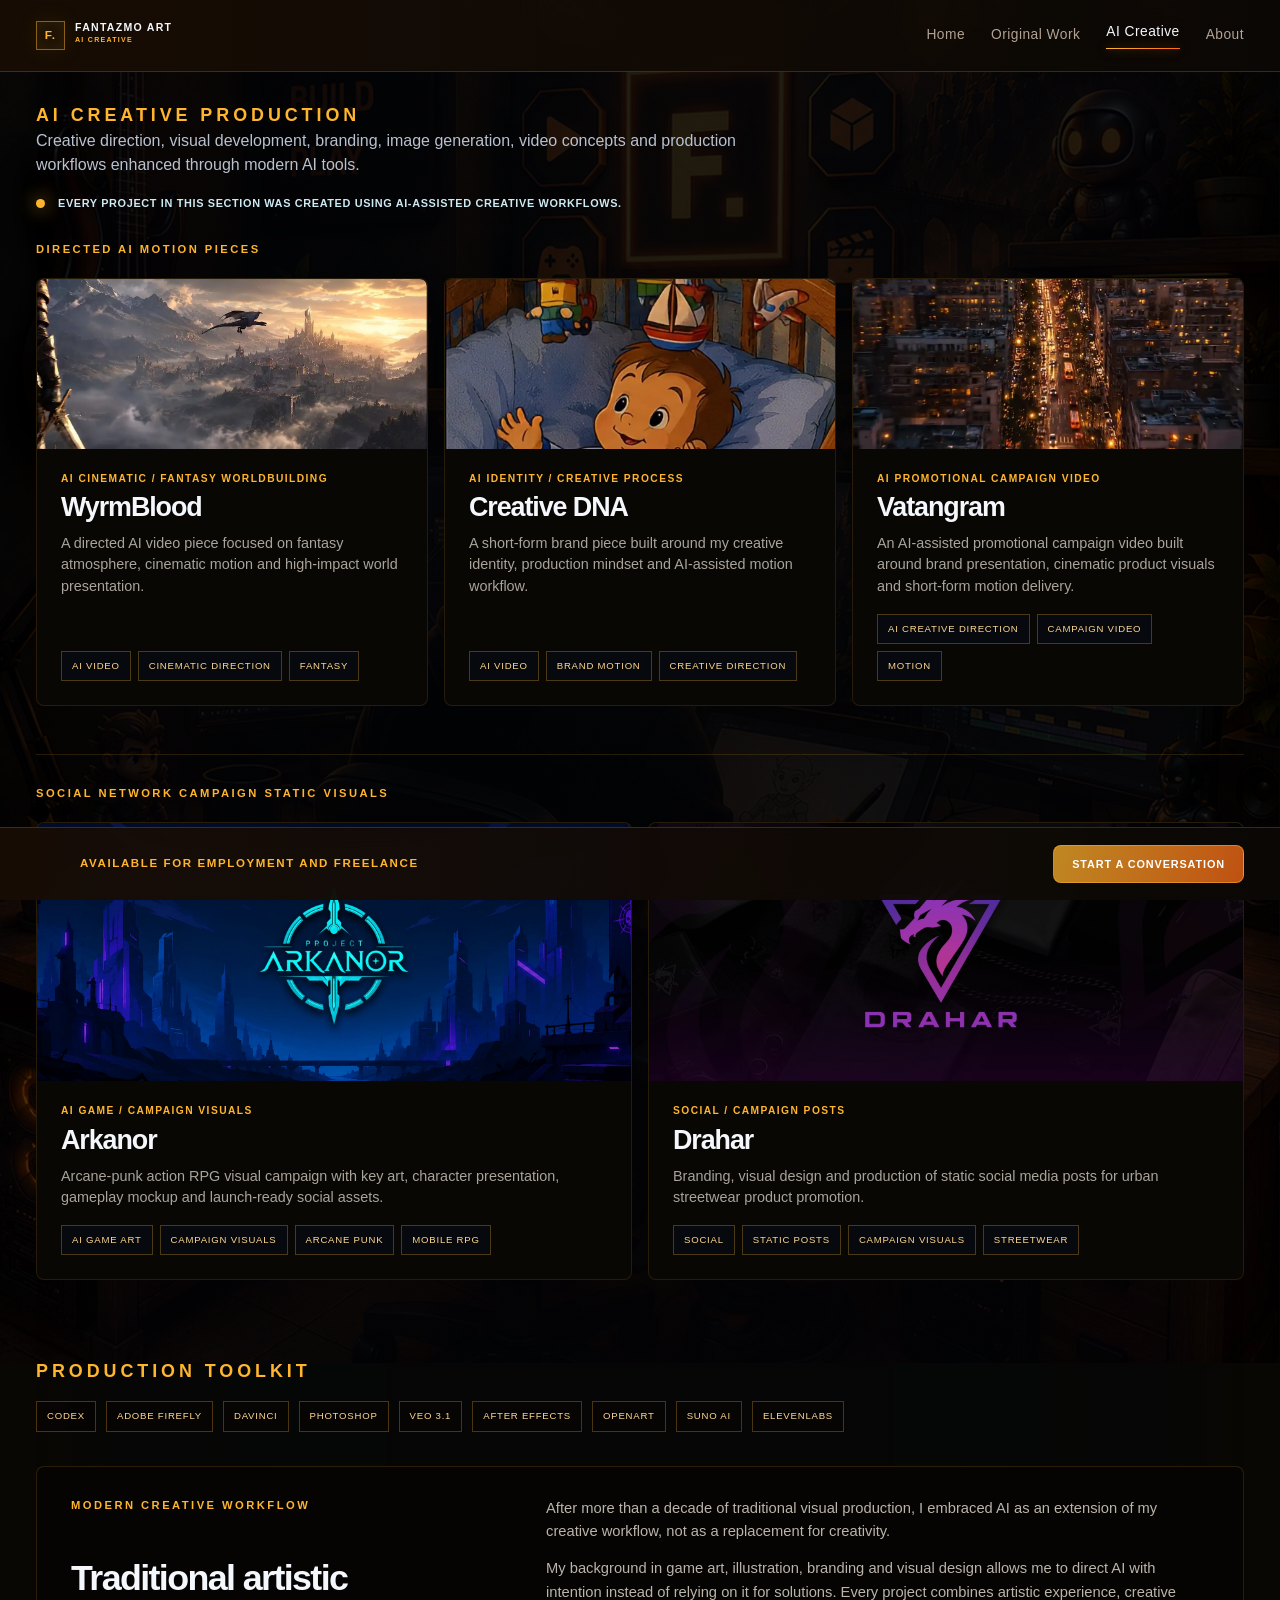
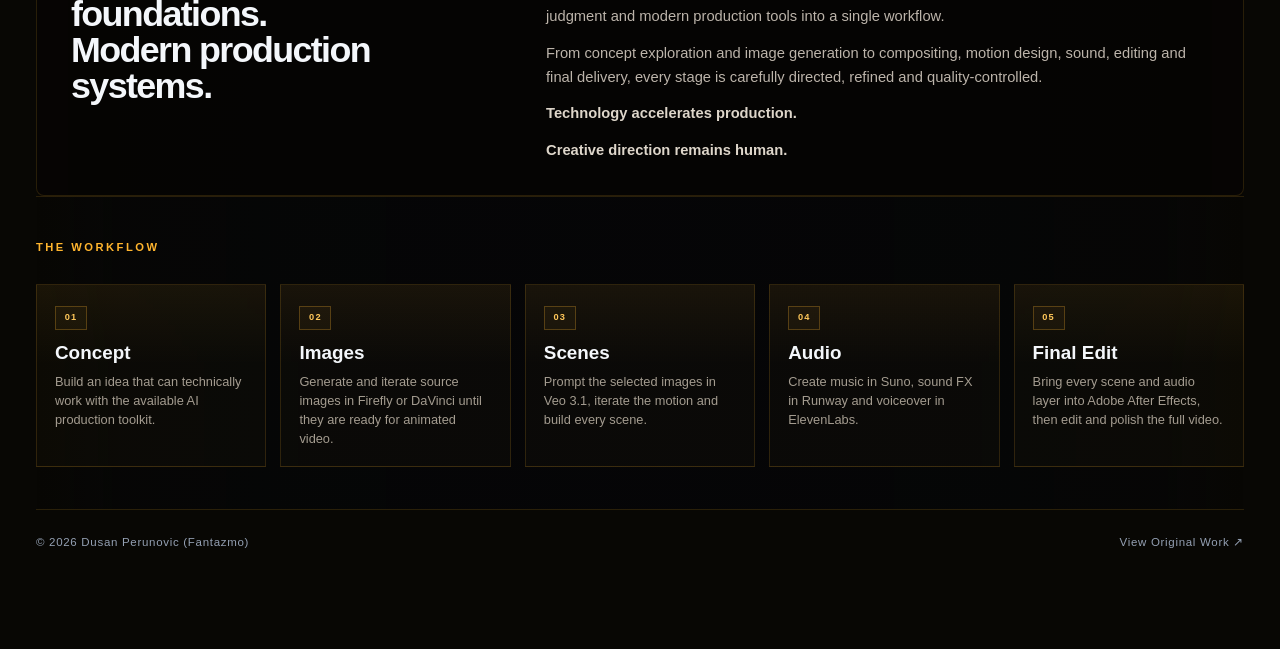
==== ai.html @ 68832224 "Initial website upload" ====
<!doctype html>
<html lang="en">
  <head>
    <meta charset="UTF-8" />
    <meta name="viewport" content="width=device-width, initial-scale=1.0" />
    <meta name="description" content="Directed AI creative production by Dusan Perunovic (Fantazmo)." />
    <title>AI Creative Production | Fantazmo Art</title>
    <meta property="og:type" content="website" />
    <meta property="og:site_name" content="Fantazmo Art" />
    <meta property="og:title" content="AI Creative Production | Fantazmo Art" />
    <meta property="og:description" content="Directed AI creative production for image, video, branding and motion workflows." />
    <meta property="og:image" content="assets/social/fantazmo-og.jpg" />
    <meta property="og:image:width" content="1200" />
    <meta property="og:image:height" content="630" />
    <meta name="twitter:image" content="assets/social/fantazmo-og.jpg" />
    <meta name="twitter:card" content="summary_large_image" />
    <link rel="stylesheet" href="styles.css?v=0.2.25" />
    <script src="script.js?v=0.2.24" defer></script>
  </head>
  <body class="ai-page">
    <div class="ambient ambient-gold"></div>
    <header class="site-header">
      <a class="brand ai-brand" href="index.html"><span class="brand-mark gold-mark">F.</span><span class="brand-copy"><span>Fantazmo Art</span><small>AI Creative</small></span></a>
      <button class="menu-toggle" type="button" aria-expanded="false" aria-controls="site-nav">Menu</button>
      <nav id="site-nav" class="site-nav" aria-label="Primary navigation">
        <a href="index.html">Home</a><a href="original.html">Original Work</a><a class="active" href="ai.html">AI Creative</a><a href="index.html#about">About</a>
      </nav>
    </header>
    <main>
      <section class="page-intro ai-intro ai-production-intro section-shell reveal">
        <p class="eyebrow">AI Creative Production</p>
        <p>Creative direction, visual development, branding, image generation, video concepts and production workflows enhanced through modern AI tools.</p>
        <div class="integrity-note"><i></i><strong>Every project in this section was created using AI-assisted creative workflows.</strong></div>
      </section>

      <section class="ai-projects section-shell">
        <div class="section-heading reveal"><p class="eyebrow">Directed AI motion pieces</p></div>
        <div class="project-grid">
          <article class="project-card ai-video-card ai-video-card-cover reveal">
            <video data-lazy-src="assets/Custom Made/WyrmBlood - Video.preview.mp4?v=0.2.23" data-full-video="assets/Custom Made/WyrmBlood - Video.mp4?v=0.2.23" poster="assets/Custom Made/WyrmBlood - Video.preview.poster.webp" autoplay muted loop playsinline preload="none"></video>
            <div class="ai-video-copy"><p>AI Cinematic / Fantasy Worldbuilding</p><h3>WyrmBlood</h3><p>A directed AI video piece focused on fantasy atmosphere, cinematic motion and high-impact world presentation.</p><div class="tag-list gold-tags"><span>AI Video</span><span>Cinematic Direction</span><span>Fantasy</span></div></div>
          </article>
          <article class="project-card ai-video-card ai-video-card-portrait reveal">
            <video data-lazy-src="assets/Custom Made/Creative DNA - Video.preview.mp4?v=0.2.23" data-full-video="assets/Custom Made/Creative DNA - Video.mp4" poster="assets/Custom Made/Creative DNA - Video.preview.poster.webp" autoplay muted loop playsinline preload="none"></video>
            <div class="ai-video-copy"><p>AI Identity / Creative Process</p><h3>Creative DNA</h3><p>A short-form brand piece built around my creative identity, production mindset and AI-assisted motion workflow.</p><div class="tag-list gold-tags"><span>AI Video</span><span>Brand Motion</span><span>Creative Direction</span></div></div>
          </article>
          <article id="vatangram" class="project-card ai-video-card ai-video-card-portrait reveal">
            <video data-lazy-src="assets/Custom Made/Vatangram Video 1.preview.mp4?v=0.2.23" data-full-video="assets/Custom Made/Vatangram Video 1.mp4" poster="assets/Custom Made/Vatangram Video 1.preview.poster.webp" autoplay muted loop playsinline preload="none"></video>
            <div class="ai-video-copy"><p>AI Promotional Campaign Video</p><h3>Vatangram</h3><p>An AI-assisted promotional campaign video built around brand presentation, cinematic product visuals and short-form motion delivery.</p><div class="tag-list gold-tags"><span>AI Creative Direction</span><span>Campaign Video</span><span>Motion</span></div></div>
          </article>
        </div>
      </section>

      <section class="ai-socials section-shell">
        <div class="section-heading reveal"><p class="eyebrow">Social network campaign static visuals</p></div>
        <div class="project-grid">
          <a class="project-card ai-video-card ai-social-card reveal" href="project-arkanor.html">
            <img src="assets/Custom Made/2400x800 cards - Arkanor.webp" alt="Arkanor campaign visual" loading="lazy" decoding="async" />
            <div class="ai-video-copy"><p>AI Game / Campaign Visuals</p><h3>Arkanor</h3><p>Arcane-punk action RPG visual campaign with key art, character presentation, gameplay mockup and launch-ready social assets.</p><div class="tag-list gold-tags"><span>AI Game Art</span><span>Campaign Visuals</span><span>Arcane Punk</span><span>Mobile RPG</span></div></div>
          </a>
          <a class="project-card ai-video-card ai-social-card reveal" href="project-drahar.html">
            <img src="assets/Custom Made/2400x800 cards - Drahar.webp?v=0.2.23" alt="Drahar social campaign visual" loading="lazy" decoding="async" />
            <div class="ai-video-copy"><p>Social / Campaign Posts</p><h3>Drahar</h3><p>Branding, visual design and production of static social media posts for urban streetwear product promotion.</p><div class="tag-list gold-tags"><span>Social</span><span>Static Posts</span><span>Campaign Visuals</span><span>Streetwear</span></div></div>
          </a>
        </div>
      </section>

      <section class="page-intro ai-intro ai-toolkit section-shell reveal">
        <p class="eyebrow">Production toolkit</p>
        <div class="tool-line"><span>Codex</span><span>Adobe Firefly</span><span>DaVinci</span><span>Photoshop</span><span>Veo 3.1</span><span>After Effects</span><span>OpenArt</span><span>SUNO AI</span><span>ElevenLabs</span></div>
      </section>

      <section class="modern-workflow section-shell reveal">
        <div class="modern-workflow-copy">
          <p class="eyebrow">Modern creative workflow</p>
          <h2>Traditional artistic foundations.<br />Modern production systems.</h2>
          <div class="modern-workflow-text">
            <p>After more than a decade of traditional visual production, I embraced AI as an extension of my creative workflow, not as a replacement for creativity.</p>
            <p>My background in game art, illustration, branding and visual design allows me to direct AI with intention instead of relying on it for solutions. Every project combines artistic experience, creative judgment and modern production tools into a single workflow.</p>
            <p>From concept exploration and image generation to compositing, motion design, sound, editing and final delivery, every stage is carefully directed, refined and quality-controlled.</p>
            <p>Technology accelerates production.</p>
            <p>Creative direction remains human.</p>
          </div>
        </div>
      </section>

      <section class="workflow section-shell">
        <div class="section-heading reveal"><p class="eyebrow">The workflow</p></div>
        <ol class="workflow-grid">
          <li class="reveal"><h3>Concept</h3><p>Build an idea that can technically work with the available AI production toolkit.</p></li>
          <li class="reveal"><h3>Images</h3><p>Generate and iterate source images in Firefly or DaVinci until they are ready for animated video.</p></li>
          <li class="reveal"><h3>Scenes</h3><p>Prompt the selected images in Veo 3.1, iterate the motion and build every scene.</p></li>
          <li class="reveal"><h3>Audio</h3><p>Create music in Suno, sound FX in Runway and voiceover in ElevenLabs.</p></li>
          <li class="reveal"><h3>Final Edit</h3><p>Bring every scene and audio layer into Adobe After Effects, then edit and polish the full video.</p></li>
        </ol>
      </section>

    </main>
    <footer class="site-footer"><span>© 2026 Dusan Perunovic (Fantazmo)</span><a href="original.html">View Original Work ↗</a></footer>
  </body>
</html>
---- styles.css ----
:root {
  --bg: #07090e;
  --panel: #0c1018;
  --panel-2: #111622;
  --text: #f4f7fb;
  --muted: #94a0b3;
  --line: rgba(169, 198, 255, 0.15);
  --cyan: #56d9ff;
  --blue: #397cff;
  --violet: #9f66ff;
  --pink: #ff4ba8;
  --teal: #4fffc0;
  --gold: #ffb52e;
  --orange: #ff6b18;
  --max: 1280px;
  --bar-height: 72px;
  --bar-padding-x: max(36px, calc((100% - var(--max)) / 2));
  --window-padding-y: clamp(24px, 3vw, 34px);
  --window-padding-x: clamp(26px, 3.4vw, 42px);
  --window-padding: var(--window-padding-y) var(--window-padding-x);
}

* { box-sizing: border-box; }
html { scroll-behavior: smooth; scroll-padding-top: 78px; }
body {
  margin: 0;
  padding-bottom: var(--bar-height);
  color: var(--text);
  background: var(--bg);
  font-family: Inter, "Segoe UI", Arial, sans-serif;
  line-height: 1.5;
  overflow-x: hidden;
}
body.home-page,
body.original-page,
body.ai-page {
  --home-bg-y: 0px;
  --home-shell-gutter: 72px;
}
body.home-page {
  background: var(--bg);
}
.home-scroll-bg {
  position: fixed;
  inset: 0;
  z-index: 0;
  overflow: hidden;
  pointer-events: none;
}
.home-scroll-bg img {
  width: 100%;
  min-height: 100vh;
  object-fit: cover;
  object-position: center top;
  transform: translate3d(0, var(--home-bg-y), 0) scale(1.01);
  will-change: transform;
}
.home-scroll-bg::after {
  content: "";
  position: absolute;
  inset: 0;
  background:
    linear-gradient(90deg, rgba(7, 9, 14, .68) 0%, rgba(7, 9, 14, .4) 16%, rgba(7, 9, 14, .12) 30%),
    linear-gradient(180deg, rgba(7, 9, 14, .24) 0%, rgba(7, 9, 14, .38) 48%, rgba(7, 9, 14, .62) 100%);
}
:is(.home-page, .original-page, .ai-page) main,
:is(.home-page, .original-page, .ai-page) .site-footer {
  position: relative;
  z-index: 1;
}
:is(.home-page, .original-page, .ai-page) main {
  isolation: isolate;
}
:is(.home-page, .original-page, .ai-page) main::before {
  content: "";
  position: absolute;
  top: -64px;
  bottom: 0;
  left: 50%;
  z-index: -1;
  width: min(calc(100% - var(--home-shell-gutter)), var(--max));
  transform: translateX(-50%);
  background:
    linear-gradient(90deg, transparent 0%, rgba(3,5,10,.32) 7%, rgba(3,5,10,.42) 22%, rgba(3,5,10,.46) 50%, rgba(3,5,10,.42) 78%, rgba(3,5,10,.32) 93%, transparent 100%);
  pointer-events: none;
}
.home-page .site-header {
  position: sticky;
  top: 0;
  z-index: 100;
}
body::before {
  content: "";
  position: fixed;
  inset: 0;
  z-index: -3;
  opacity: .22;
  pointer-events: none;
  background-image: linear-gradient(rgba(255,255,255,.018) 1px, transparent 1px), linear-gradient(90deg, rgba(255,255,255,.018) 1px, transparent 1px);
  background-size: 70px 70px;
  mask-image: linear-gradient(to bottom, black, transparent 85%);
}
a { color: inherit; text-decoration: none; }
img { display: block; width: 100%; }
button { font: inherit; }

.ambient { position: fixed; z-index: -2; width: 38rem; height: 38rem; border-radius: 50%; filter: blur(130px); opacity: .11; pointer-events: none; }
.ambient-blue { top: -17rem; left: -12rem; background: var(--blue); }
.ambient-magenta { top: 35vh; right: -22rem; background: linear-gradient(135deg, var(--pink), var(--violet), var(--teal)); }
.ambient-gold { top: -18rem; right: -10rem; background: linear-gradient(135deg, var(--gold), var(--orange)); opacity: .14; }

.site-header {
  width: 100%;
  min-height: var(--bar-height);
  margin: 0 auto;
  padding-inline: var(--bar-padding-x);
  display: flex;
  justify-content: space-between;
  align-items: center;
  border-bottom: 1px solid var(--line);
  position: sticky;
  top: 0;
  z-index: 100;
  background: rgba(7, 9, 14, .82);
  backdrop-filter: blur(18px) saturate(130%);
  -webkit-backdrop-filter: blur(18px) saturate(130%);
}
.brand { display: flex; align-items: center; gap: 10px; font-size: .66rem; font-weight: 750; letter-spacing: .12em; text-transform: uppercase; }
.brand-mark { display: grid; place-items: center; width: 29px; height: 29px; border: 1px solid rgba(86,217,255,.5); color: var(--cyan); font-size: .74rem; box-shadow: inset 0 0 20px rgba(86,217,255,.12), 0 0 24px rgba(86,217,255,.08); }
.gold-mark { color: var(--gold); border-color: rgba(255,181,46,.5); box-shadow: inset 0 0 20px rgba(255,181,46,.12), 0 0 24px rgba(255,181,46,.08); }
.ai-brand { align-items: flex-start; }
.brand-copy {
  display: flex;
  flex-direction: column;
  gap: 3px;
  padding-top: 1px;
  line-height: 1;
}
.brand-copy small {
  color: var(--gold);
  font-size: .44rem;
  font-weight: 750;
  letter-spacing: .18em;
}
.site-nav { display: flex; align-items: center; gap: 26px; }
.site-nav a { color: var(--muted); font-size: .86rem; letter-spacing: .035em; transition: color .25s ease; }
.site-nav a:hover, .site-nav a.active { color: var(--text); }
.site-nav a.active::after {
  content: "";
  display: block;
  height: 1px;
  margin-top: 5px;
  background: linear-gradient(90deg, #56d9ff, #8c8dff, #56d9ff);
  box-shadow: 0 0 10px rgba(86,217,255,.55), 0 0 18px rgba(140,141,255,.32);
}
.ai-page .site-nav a.active::after {
  background: linear-gradient(90deg, var(--gold), var(--orange));
  box-shadow: 0 0 10px rgba(255,181,46,.5), 0 0 18px rgba(255,107,24,.28);
}
.menu-toggle { display: none; background: transparent; border: 1px solid var(--line); color: var(--text); padding: 8px 12px; }
.section-shell { width: min(calc(100% - 48px), var(--max)); margin-inline: auto; }
:is(.home-page, .original-page, .ai-page) .section-shell,
:is(.home-page, .original-page, .ai-page) .hero,
:is(.home-page, .original-page, .ai-page) .site-footer {
  width: min(calc(100% - var(--home-shell-gutter)), var(--max));
}

.hero { width: min(calc(100% - 48px), var(--max)); min-height: 470px; margin: 0 auto; display: grid; grid-template-columns: .78fr 1.05fr; align-items: center; gap: clamp(42px, 6vw, 86px); padding: 28px 0 36px; }
.home-page .hero {
  min-height: 0;
  grid-template-columns: minmax(440px, .75fr) minmax(600px, 1.1fr);
  align-items: stretch;
  gap: clamp(22px, 2.4vw, 34px);
  padding-block: 22px 18px;
}
.home-page .hero-copy {
  position: relative;
  isolation: isolate;
  display: flex;
  flex-direction: column;
  justify-content: center;
  min-height: 218px;
  padding: 18px 24px;
}
.home-page .hero-copy::before {
  content: "";
  position: absolute;
  inset: 0;
  z-index: -1;
  background: linear-gradient(90deg, rgba(3,5,10,.52) 0%, rgba(3,5,10,.34) 58%, transparent 100%);
  border-radius: 12px;
  pointer-events: none;
  display: none;
}
.eyebrow { margin: 0 0 20px; color: var(--cyan); font-size: .7rem; font-weight: 750; letter-spacing: .22em; text-transform: uppercase; }
.ai-page .eyebrow { color: var(--gold); }
.hero h1, .page-intro h1 { margin: 0; font-size: clamp(2.8rem, 4.3vw, 4.7rem); line-height: .94; letter-spacing: -.055em; }
.home-page .hero h1 { white-space: nowrap; font-size: clamp(2.2rem, 2.85vw, 3.05rem); }
.hero h1 span { display: block; color: #a5adc0; font-size: .54em; letter-spacing: -.04em; margin-top: 6px; }
.hero-title { margin: 15px 0 0; font-size: clamp(1.08rem, 1.45vw, 1.38rem); font-weight: 650; }
.hero-intro { max-width: 540px; margin: 9px 0 0; color: var(--muted); font-size: clamp(.94rem, 1.1vw, 1.08rem); }
.hero-actions { display: flex; flex-wrap: wrap; gap: 10px; margin-top: 22px; }
.button { display: inline-flex; min-height: 44px; align-items: center; justify-content: center; padding: 0 19px; border: 1px solid transparent; font-size: .7rem; font-weight: 750; letter-spacing: .07em; text-transform: uppercase; transition: transform .25s ease, background .25s ease, border-color .25s ease; }
.button:hover { transform: translateY(-2px); }
.button-primary { color: #031118; background: linear-gradient(110deg, var(--cyan), #8c8dff); box-shadow: 0 12px 50px rgba(86,217,255,.13); }
.button-primary:hover {
  box-shadow: 0 0 14px rgba(86,217,255,.52), 0 0 34px rgba(140,141,255,.34), 0 16px 56px rgba(86,217,255,.18);
}
.button-ghost { border-color: var(--line); background: rgba(255,255,255,.015); }
.contact-dock {
  position: fixed;
  left: 0;
  right: 0;
  bottom: 0;
  z-index: 850;
  width: 100%;
  min-height: var(--bar-height);
  border-top: 1px solid var(--line);
  background: rgba(7, 9, 14, .88);
  backdrop-filter: blur(18px) saturate(130%);
  -webkit-backdrop-filter: blur(18px) saturate(130%);
}
.contact-dock-inner {
  min-height: var(--bar-height);
  padding-inline: var(--bar-padding-x);
  display: flex;
  align-items: center;
  justify-content: space-between;
  gap: 26px;
}
.contact-dock-brand {
  display: flex;
  align-items: center;
  gap: 12px;
  min-height: 32px;
  padding-left: 44px;
  color: var(--cyan);
  font-size: .72rem;
  font-weight: 750;
  letter-spacing: .14em;
  text-transform: uppercase;
}
.contact-dock-mark {
  display: grid;
  place-items: center;
  width: 32px;
  height: 32px;
  border: 1px solid rgba(86,217,255,.5);
  color: var(--cyan);
  font-size: .88rem;
  box-shadow: inset 0 0 20px rgba(86,217,255,.12), 0 0 24px rgba(86,217,255,.08);
}
.contact-dock-link {
  min-height: 38px;
  display: inline-flex;
  align-items: center;
  justify-content: center;
  padding: 0 18px;
  border: 1px solid rgba(86,217,255,.5);
  border-radius: 8px;
  color: #fff;
  background: linear-gradient(110deg, color-mix(in srgb, var(--cyan) 75%, #000), color-mix(in srgb, #8c8dff 75%, #000));
  box-shadow: none;
  font-size: .68rem;
  font-weight: 800;
  letter-spacing: .08em;
  text-transform: uppercase;
  transition: transform .25s ease, box-shadow .25s ease;
}
.contact-dock-link::after {
  display: none;
}
.contact-dock-link:hover,
.contact-dock-link:focus-visible {
  transform: translateY(-1px);
  box-shadow: 0 0 8px rgba(86,217,255,.46), 0 0 18px rgba(140,141,255,.22), 0 8px 22px rgba(86,217,255,.12);
}
.original-page .contact-dock-link {
  border-color: rgba(104,255,210,.5);
  background: linear-gradient(110deg, color-mix(in srgb, var(--cyan) 75%, #000), color-mix(in srgb, var(--blue) 75%, #000));
  box-shadow: none;
}
.original-page .contact-dock-link:hover,
.original-page .contact-dock-link:focus-visible {
  box-shadow: 0 0 8px rgba(104,255,210,.46), 0 0 18px rgba(76,207,255,.22), 0 8px 22px rgba(104,255,210,.12);
}
.ai-page .contact-dock,
.ai-page.project-page .contact-dock {
  border-color: rgba(255,181,46,.2);
  background: linear-gradient(90deg, rgba(24, 13, 4, .94), rgba(11, 8, 5, .9));
}
.ai-page .contact-dock-mark {
  border-color: rgba(255,181,46,.5);
  color: var(--gold);
  box-shadow: inset 0 0 20px rgba(255,181,46,.12), 0 0 24px rgba(255,181,46,.08);
}
.ai-page .contact-dock-brand {
  color: var(--gold);
}
.ai-page .contact-dock-link::after {
  display: none;
}
.ai-page .contact-dock-link {
  color: #fff;
  border-color: rgba(255,181,46,.5);
  background: linear-gradient(110deg, color-mix(in srgb, var(--gold) 75%, #000), color-mix(in srgb, var(--orange) 75%, #000));
  box-shadow: none;
}
.ai-page .contact-dock-link:hover,
.ai-page .contact-dock-link:focus-visible {
  box-shadow: 0 0 8px rgba(255,181,46,.46), 0 0 18px rgba(255,107,24,.22), 0 8px 22px rgba(255,107,24,.12);
}
.ai-page.project-page.drahar-page .contact-dock,
.drahar-page .contact-dock {
  border-color: rgba(255, 79, 216, .16);
  background: rgba(8, 3, 13, .88);
}
.drahar-page .contact-dock-mark {
  border-color: rgba(255,79,216,.32);
  color: #ff8ae6;
}
.drahar-page .contact-dock-brand {
  color: #ff8ae6;
}
.drahar-page .contact-dock-link::after {
  display: none;
}
.drahar-page .contact-dock-link {
  color: #fff;
  border-color: rgba(255,79,216,.42);
  background: linear-gradient(110deg, #d63fbc, #9f45d8);
  box-shadow: none;
}
.drahar-page .contact-dock-link:hover,
.drahar-page .contact-dock-link:focus-visible {
  box-shadow: 0 0 8px rgba(255,79,216,.38), 0 0 18px rgba(184,101,255,.18), 0 8px 22px rgba(255,79,216,.1);
}
.ai-page.project-page.arkanor-page .contact-dock,
.arkanor-page .contact-dock {
  border-color: rgba(34, 243, 255, .18);
  background: rgba(3, 8, 20, .9);
}
.arkanor-page .contact-dock-mark {
  border-color: rgba(34,243,255,.36);
  color: #66f8ff;
}
.arkanor-page .contact-dock-brand {
  color: #66f8ff;
}
.arkanor-page .contact-dock-link::after {
  display: none;
}
.arkanor-page .contact-dock-link {
  color: #fff;
  border-color: rgba(34,243,255,.5);
  background: linear-gradient(110deg, #22b7c6, #2376d5);
  box-shadow: none;
}
.arkanor-page .contact-dock-link:hover,
.arkanor-page .contact-dock-link:focus-visible {
  box-shadow: 0 0 8px rgba(34,243,255,.42), 0 0 18px rgba(35,118,213,.24), 0 8px 22px rgba(34,243,255,.12);
}
.hero-art { position: relative; width: min(100%, 760px); justify-self: end; padding: 1px; background: linear-gradient(135deg, rgba(86,217,255,.95), rgba(86,217,255,.34) 52%, rgba(122,220,255,.82)); box-shadow: 0 35px 110px rgba(0,0,0,.55), 0 0 14px rgba(86,217,255,.46), 0 0 34px rgba(86,217,255,.28), 0 0 74px rgba(86,217,255,.16); }
.hero-art:has(video) {
  border-radius: 0;
  background: linear-gradient(135deg, rgba(86,217,255,.95), rgba(86,217,255,.42), rgba(122,220,255,.88));
  box-shadow: none;
}
.home-page .hero-art { width: 100%; max-width: none; justify-self: stretch; align-self: stretch; display: flex; min-height: 218px; }
.hero-art::before { content: ""; position: absolute; inset: 12% -4% -5% 16%; z-index: -1; background: linear-gradient(135deg, rgba(86,217,255,.16), rgba(255,75,168,.09)); filter: blur(45px); }
.hero-art:has(video)::before { display: none; }
.hero-art img { aspect-ratio: 3 / 1; object-fit: contain; min-height: 0; background: #05070c; }
.hero-video-strip {
  position: relative;
  display: flex;
  aspect-ratio: 3 / 1;
  overflow: hidden;
  border-radius: 0;
  background: #05070c;
}
.home-page .hero-video-strip { width: 100%; height: 100%; min-height: 218px; aspect-ratio: auto; }
.hero-video-strip::after {
  content: "";
  position: absolute;
  inset: 0;
  pointer-events: none;
  background:
    linear-gradient(180deg, rgba(5,7,12,.02) 0%, rgba(5,7,12,.08) 62%, rgba(5,7,12,.28) 100%),
    radial-gradient(circle at 50% 0, rgba(86,217,255,.08), transparent 44%);
}
.hero-video-strip figure {
  position: relative;
  flex: 1 1 0;
  min-width: 0;
  margin: 0;
  overflow: hidden;
  border-right: 1px solid rgba(86,217,255,.22);
}
.video-playlist-stage {
  position: relative;
}
.video-playlist-stage > video,
.video-playlist-stage > img {
  transition: opacity .26s ease;
}
.video-playlist-stage > video:not(:first-child),
.video-playlist-stage > img {
  position: absolute;
  inset: 0;
  z-index: 1;
  opacity: 0;
  width: 100%;
  height: 100%;
  object-fit: cover;
}
.hero-video-strip figure:last-child { border-right: 0; }
.hero-video-strip video {
  width: 100%;
  height: 100%;
  display: block;
  object-fit: cover;
  transform: none;
  filter: saturate(1.08) contrast(1.03);
}
.hero-art-caption { position: absolute; left: 0; right: 0; bottom: 0; display: flex; justify-content: space-between; padding: 34px 28px 22px; background: linear-gradient(transparent, rgba(4,6,11,.92)); color: #bdc6d6; font-size: .68rem; letter-spacing: .1em; text-transform: uppercase; }

.pathways, .featured, .about, .workflow, .tools { padding-block: 50px; }
.home-page .pathways { padding-block: 29px 28px; }
.home-page .featured { padding-block: 28px 42px; }
.home-page .featured { display: none; }
.section-heading { margin-bottom: 28px; }
.home-page .featured .section-heading .eyebrow { font-size: .73rem; margin-bottom: 0; }
.home-page .featured .section-heading {
  display: flex;
  align-items: center;
  justify-content: center;
  gap: 18px;
  margin-bottom: 20px;
  text-align: center;
}
.home-page .featured .section-heading::before,
.home-page .featured .section-heading::after {
  content: "";
  width: min(16vw, 180px);
  height: 1px;
  background: linear-gradient(90deg, transparent, rgba(104,170,220,.25));
}
.home-page .featured .section-heading::after { background: linear-gradient(90deg, rgba(104,170,220,.25), transparent); }
.home-page .featured .section-heading > div { display: contents; }
.home-page .featured .section-heading .text-link { position: absolute; right: max(24px, calc((100% - var(--max)) / 2)); }
.section-heading h2, .about h2, .contact h2, .ai-feature h2 { margin: 0; font-size: clamp(2rem, 3vw, 3.5rem); line-height: .98; letter-spacing: -.05em; }
.split-heading { display: flex; align-items: end; justify-content: space-between; gap: 30px; }
.pathways .section-heading { display: flex; align-items: center; justify-content: center; gap: 18px; margin-bottom: 20px; text-align: center; }
.pathways .section-heading::before,
.pathways .section-heading::after { content: ""; width: min(16vw, 180px); height: 1px; background: linear-gradient(90deg, transparent, rgba(104,170,220,.25)); }
.pathways .section-heading::after { background: linear-gradient(90deg, rgba(104,170,220,.25), transparent); }
.pathways .section-heading .eyebrow { margin: 0; white-space: nowrap; }
.pathways:has(.ai-path:hover) .section-heading .eyebrow,
.pathways:has(.ai-path:focus-visible) .section-heading .eyebrow,
.pathways:has(.ai-path:active) .section-heading .eyebrow { color: var(--gold); }
.home-page .pathways .section-heading { margin-bottom: 20px; }
.home-page .pathways .section-heading .eyebrow { font-size: 1.09rem; }
.path-arrow {
  color: var(--cyan);
  position: relative;
  width: 28px;
  height: 14px;
  transform: translateY(-1px);
  opacity: .62;
  transition: opacity .25s ease, filter .25s ease, transform .25s ease;
  filter: drop-shadow(0 0 4px rgba(86,217,255,.2));
}
.path-arrow::before,
.path-arrow::after {
  content: "";
  position: absolute;
  background: currentColor;
}
.path-arrow::before {
  top: 6px;
  left: 0;
  width: 28px;
  height: 2px;
}
.path-arrow::after {
  top: 3px;
  width: 8px;
  height: 8px;
  border-top: 2px solid currentColor;
  border-left: 2px solid currentColor;
  background: transparent;
}
.path-arrow-left { margin-right: -4px; }
.path-arrow-left::after { left: 0; transform: rotate(-45deg); }
.path-arrow-right { margin-left: -4px; }
.path-arrow-right::after { right: 0; transform: rotate(135deg); }
.pathways:has(.original-path:hover) .path-arrow-left,
.pathways:has(.original-path:focus-visible) .path-arrow-left,
.pathways:has(.original-path:active) .path-arrow-left {
  opacity: 1;
  transform: translateY(-1px) scale(1.08);
  filter: drop-shadow(0 0 7px rgba(86,217,255,.75)) drop-shadow(0 0 18px rgba(86,217,255,.45));
}
.pathways:has(.ai-path:hover) .path-arrow-right,
.pathways:has(.ai-path:focus-visible) .path-arrow-right,
.pathways:has(.ai-path:active) .path-arrow-right {
  color: var(--gold);
  opacity: 1;
  transform: translateY(-1px) scale(1.08);
  filter: drop-shadow(0 0 7px rgba(255,181,46,.75)) drop-shadow(0 0 18px rgba(255,107,24,.45));
}
.pathway-grid { display: grid; grid-template-columns: 1fr 1fr; gap: 16px; }
.pathway-card { min-height: 250px; padding: clamp(22px, 2.3vw, 32px); display: block; border: 1px solid var(--line); border-radius: 10px; overflow: hidden; position: relative; isolation: isolate; transition: transform .35s ease, border-color .35s ease, box-shadow .35s ease; }
.home-page .pathway-card { min-height: 215px; padding: clamp(20px, 2vw, 26px); }
.pathway-card:hover { transform: translateY(-7px); }
.pathway-card::after { content: ""; position: absolute; z-index: 0; width: 260px; height: 260px; right: -130px; bottom: -150px; border-radius: 50%; filter: blur(45px); opacity: .22; }
.pathway-card::before { content: ""; position: absolute; inset: 0; z-index: 1; pointer-events: none; }
.original-path::before { background: linear-gradient(90deg, #0d1523 0%, rgba(13,21,35,.98) 38%, rgba(13,21,35,.58) 54%, transparent 68%); }
.ai-path::before { background: none; }
.pathway-copy { position: relative; z-index: 2; width: 58%; min-height: 186px; display: flex; flex-direction: column; justify-content: space-between; }
.home-page .pathway-copy { min-height: 162px; }
.pathway-collage { position: absolute; inset: 0 0 0 38%; z-index: 0; overflow: hidden; }
.pathway-collage::after { display: none; }
.pathway-collage img { position: absolute; display: block; object-fit: cover; filter: none; transition: transform .7s ease; }
.pathway-collage img:first-child { inset: 0; width: 100%; height: 100%; object-position: center; }
.pathway-image img:first-child { object-fit: cover; object-position: center; }
.pathway-collage img:nth-child(2),
.pathway-collage img:nth-child(3) { right: 4%; width: 34%; height: 42%; border: 1px solid rgba(255,255,255,.24); box-shadow: 0 14px 34px rgba(0,0,0,.46); }
.pathway-collage img:nth-child(2) { top: 7%; transform: rotate(2deg); }
.pathway-collage img:nth-child(3) { right: 10%; bottom: 7%; transform: rotate(-2.5deg); }
.original-path .pathway-collage { background: #0b1220; }
.original-path .pathway-collage img { opacity: 1; }
.original-path .pathway-collage img:first-child { filter: none; }
.original-path .pathway-collage img:nth-child(2) { background: #d2d2d2; filter: none; }
.ai-path .pathway-collage { inset: 0; background: #100b03; }
.ai-path .pathway-collage img { filter: none; opacity: 1; }
.ai-path .pathway-image img:first-child { object-fit: cover; object-position: center; }
.pathway-card:hover .pathway-collage img:first-child { transform: scale(1.025); transition: transform .7s ease; }
.pathway-card:hover .pathway-collage img:nth-child(2) { transform: rotate(0deg) translateY(-2px); transition: transform .45s ease; }
.pathway-card:hover .pathway-collage img:nth-child(3) { transform: rotate(0deg) translateY(2px); transition: transform .45s ease; }
.pathway-card:hover .pathway-image img:first-child { transform: scale(1.2); }
.original-path { background: radial-gradient(circle at 80% 0, rgba(64,104,195,.16), transparent 34%), linear-gradient(145deg, #101623, #090c13); }
.original-path:hover {
  border-color: rgba(86,217,255,.92);
  box-shadow: 0 0 14px rgba(86,217,255,.48), 0 0 34px rgba(86,217,255,.3), 0 0 74px rgba(86,217,255,.16);
}
.original-path::after { background: linear-gradient(135deg, var(--cyan), var(--violet), var(--pink)); }
.ai-path { background: radial-gradient(circle at 80% 0, rgba(255,154,25,.2), transparent 35%), linear-gradient(145deg, #171209, #090806); border-color: rgba(255,181,46,.16); }
.ai-path:hover {
  border-color: rgba(255,181,46,.92);
  box-shadow: 0 0 14px rgba(255,181,46,.44), 0 0 34px rgba(255,181,46,.28), 0 0 74px rgba(255,107,24,.16);
}
.ai-path::after { display: none; }
.pathway-card h3 { margin: 10px 0; font-size: clamp(1.6rem, 2.15vw, 2.55rem); line-height: 1; letter-spacing: -.04em; }
.pathway-card p { max-width: 520px; margin: 0 0 12px; color: var(--muted); font-size: .88rem; }
.original-path .pathway-copy p { color: #c4cfdd; }
.ai-path .pathway-copy p { color: #b3a294; }
.home-page .ai-path .pathway-copy p { color: #d4c5b9; }
.text-link { display: inline-flex; align-items: center; gap: 10px; font-size: .76rem; font-weight: 700; letter-spacing: .08em; text-transform: uppercase; }
.text-link b { color: var(--cyan); }
.ai-path .text-link b, .ai-page .text-link b { color: var(--gold); }
.pathway-card .text-link b { display: none; }
.original-path .text-link { color: var(--cyan); }
.ai-path .text-link { color: var(--gold); }

.project-grid { display: grid; grid-template-columns: repeat(2, 1fr); gap: 16px; }
.project-card { position: relative; overflow: hidden; background: var(--panel); }
.pathway-card,
.work-row,
.project-card,
.gallery-card,
.project-hero-card,
.ai-video-card,
.ai-feature-art {
  box-shadow: none;
}
.project-wide { grid-column: 1 / -1; }
.project-card img,
.project-card video { width: 100%; aspect-ratio: 3 / 1; object-fit: contain; background: #05070c; transition: transform .7s cubic-bezier(.2,.7,.2,1); }
.project-wide img,
.project-wide video { aspect-ratio: 3 / 1; }
.project-card:hover img { transform: none; }
.project-overlay { position: absolute; inset: auto 0 0; display: flex; justify-content: space-between; align-items: end; gap: 16px; padding: 48px 20px 16px; background: linear-gradient(transparent, rgba(4,6,11,.95)); }
.project-overlay p, .work-copy > p:first-child { margin: 0 0 8px; color: var(--cyan); font-size: .64rem; font-weight: 700; letter-spacing: .14em; text-transform: uppercase; }
.project-overlay h3 { margin: 0; font-size: clamp(1.35rem, 2.4vw, 2.7rem); }
.badge, .tag-list span { padding: 7px 10px; border: 1px solid rgba(86,217,255,.25); background: rgba(7,12,18,.72); color: #c5ecf8; font-size: .6rem; letter-spacing: .08em; text-transform: uppercase; backdrop-filter: blur(10px); }
.ai-overlay p { color: var(--gold); }
.badge-gold, .gold-tags span { border-color: rgba(255,181,46,.28) !important; color: #ffd890 !important; }

.original-page {
  --cyan: #68ffd2;
  --blue: #4ccfff;
  --violet: #4be6b1;
  --pink: #47ff9f;
  --teal: #68ffd2;
  --line: rgba(104, 255, 210, .18);
  background-color: #050b0f;
  background-image: url("assets/Custom Made/Original work background.webp");
  background-position: center top;
  background-size: cover;
  background-repeat: no-repeat;
  background-attachment: fixed;
}
.last-standoff-page {
  background-image: url("assets/Custom Made/Original work - Last Standoff Background.webp");
}
.grave-of-fortune-page {
  background-image: url("assets/Custom Made/Original work - Grave of fortune Background.webp");
}
.rickylinko-page {
  background-image: url("assets/Custom Made/Original work - RickyLinko Background.webp");
}
.wareden-page {
  background-image: url("assets/Custom Made/Original work - WarEden Background.webp?v=0.2.23");
}
.zoar-page {
  background-image: url("assets/Custom Made/Original work - ZoarBackground.webp?v=0.2.23");
}
.original-page::before {
  opacity: .8;
  background: rgba(0, 0, 0, .72);
  mask-image: none;
}
.original-page:not(.project-page)::before,
.last-standoff-page::before,
.grave-of-fortune-page::before {
  background: rgba(0, 0, 0, .82);
}
.original-page::after {
  content: "";
  position: fixed;
  inset: 0;
  z-index: -2;
  opacity: .16;
  pointer-events: none;
  background-image:
    linear-gradient(rgba(98,232,207,.018) 1px, transparent 1px),
    linear-gradient(90deg, rgba(73,184,255,.016) 1px, transparent 1px);
  background-size: 70px 70px;
  mask-image: linear-gradient(to bottom, black, transparent 85%);
}
.original-page .ambient-blue {
  background: radial-gradient(circle, rgba(75,255,168,.95), rgba(76,207,255,.48), transparent 70%);
  opacity: .15;
}
.original-page .ambient-magenta {
  background: radial-gradient(circle, rgba(104,255,210,.68), rgba(62,185,123,.5), transparent 70%);
  opacity: .12;
}
.original-page .site-header {
  background: rgba(5, 10, 14, .86);
  border-color: rgba(104, 255, 210, .14);
}
.original-page .site-nav a.active::after {
  background: linear-gradient(90deg, #47ff9f, #68ffd2, #4ccfff);
  box-shadow: 0 0 10px rgba(104,255,210,.58), 0 0 18px rgba(71,255,159,.34);
}
.original-page .page-intro h1 span {
  color: transparent;
  background: linear-gradient(90deg, rgba(71,255,159,.78), rgba(104,255,210,.76), rgba(76,207,255,.68));
  background-clip: text;
  -webkit-background-clip: text;
  -webkit-text-stroke: 0;
  opacity: .68;
}
.original-page .integrity-note i {
  background: var(--teal);
  box-shadow: 0 0 18px var(--teal);
}
.original-page .work-row {
  border-color: rgba(104, 255, 210, .18);
  background: linear-gradient(145deg, rgba(9, 24, 22, .94), rgba(7, 10, 18, .94));
}
.original-page.project-page .project-hero-card,
.original-page.project-page .project-hero-media,
.original-page.project-page .gallery-card {
  box-shadow: none;
}
.original-page .work-row:not(:has(video)),
.original-page .project-hero-media:not(:has(video)),
.original-page .gallery-card:not(:has(video)) {
  border-color: rgba(104, 255, 210, .24);
  box-shadow: none;
}
.original-page .work-row:not(:has(video)):hover,
.original-page .work-row:not(:has(video)):focus-within,
.original-page .work-row:not(:has(video)):active,
.original-page .project-hero-media:not(:has(video)):hover,
.original-page .project-hero-media:not(:has(video)):focus-visible,
.original-page .project-hero-media:not(:has(video)):active,
.original-page .gallery-card:not(:has(video)):hover {
  border-color: rgba(104, 255, 210, .84);
  box-shadow: 0 30px 78px rgba(0,0,0,.34), 0 0 16px rgba(104,255,210,.54), 0 0 38px rgba(71,255,159,.32), 0 0 78px rgba(76,207,255,.14);
}
.original-page .gallery-card:not(:has(video)):focus-visible,
.original-page .gallery-card:not(:has(video)):active {
  border-color: rgba(104, 255, 210, .84);
  box-shadow: 0 30px 78px rgba(0,0,0,.34), 0 0 16px rgba(104,255,210,.54), 0 0 38px rgba(71,255,159,.32), 0 0 78px rgba(76,207,255,.14);
}
.original-page .work-row:has(video),
.original-page .project-hero-card:has(video),
.original-page .project-hero-media:has(video),
.original-page .gallery-card:has(video) {
  border-color: rgba(104, 255, 210, .22);
  box-shadow: none;
}
.original-page .tag-list span {
  border-color: rgba(104, 255, 210, .25);
  color: #c7f7e9;
}

.about {
  position: relative;
  display: block;
  border-top: 1px solid var(--line);
  text-align: left;
  isolation: isolate;
}
.home-page .about { border-top: 0; }
.about::before {
  content: "";
  position: absolute;
  inset: 0 max(-24px, calc((var(--max) - 100vw) / 2));
  z-index: -1;
  background:
    linear-gradient(90deg, transparent 0%, rgba(3,5,10,.42) 16%, rgba(3,5,10,.48) 50%, rgba(3,5,10,.42) 84%, transparent 100%);
  pointer-events: none;
  display: none;
}
.about-label {
  display: flex;
  flex-direction: column;
  align-items: flex-start;
  justify-content: flex-start;
  gap: 18px;
}
.about-label::before,
.about-label::after {
  display: none;
}
.about-label .eyebrow { margin: 0; font-size: 1.09rem; white-space: nowrap; }
.about-label h2 {
  max-width: 430px;
  margin: 0;
  font-size: clamp(1.85rem, 2.55vw, 3.1rem);
  line-height: 1.02;
  letter-spacing: -.045em;
}
.about-profile {
  width: min(100%, 320px);
  margin: 4px 0 0;
  padding: 1px;
  border: 1px solid rgba(86,217,255,.22);
  border-radius: 10px;
  background: linear-gradient(135deg, rgba(86,217,255,.18), rgba(255,75,168,.08));
  overflow: hidden;
}
.about-profile img {
  display: block;
  width: 100%;
  aspect-ratio: 1 / 1;
  object-fit: cover;
  object-position: center;
  border-radius: 9px;
}
.about-copy {
  max-width: var(--max);
  margin-inline: auto;
  display: grid;
  grid-template-columns: minmax(260px, .44fr) minmax(0, .74fr);
  gap: clamp(34px, 5vw, 78px);
  align-items: start;
  padding: var(--window-padding);
  background:
    linear-gradient(90deg, rgba(2, 4, 8, .54), rgba(2, 4, 8, .34)),
    rgba(2, 4, 8, .18);
  border: 0;
  border-radius: 0;
  box-shadow: none;
}
.about-text p { max-width: 850px; margin: 0; color: #c5cedd; font-size: clamp(.96rem, 1.12vw, 1.08rem); text-align: left; }
.about-text p + p { margin-top: 22px; }
.about-text .about-lead {
  color: #e2e8f2;
  font-size: clamp(1.02rem, 1.22vw, 1.16rem);
}
.about-experience {
  max-width: 680px;
  margin-top: 26px;
  padding-top: 18px;
  border-top: 1px solid rgba(86,217,255,.16);
}
.about-experience .eyebrow {
  margin-bottom: 8px;
  font-size: .58rem;
  letter-spacing: .18em;
}
.about-experience strong {
  display: block;
  color: #e2e8f2;
  font-size: clamp(.86rem, 1vw, .98rem);
  line-height: 1.35;
}
.about-experience span {
  display: block;
  margin-top: 8px;
  color: #9eaabd;
  font-size: .82rem;
  line-height: 1.55;
}
.about-focus {
  display: flex;
  flex-wrap: wrap;
  gap: 8px;
  max-width: 420px;
  margin-top: 8px;
}
.about-focus span {
  padding: 8px 10px;
  border: 1px solid rgba(86,217,255,.22);
  background: rgba(6, 12, 20, .42);
  color: #bfefff;
  font-size: .62rem;
  font-weight: 750;
  letter-spacing: .09em;
  text-transform: uppercase;
}
.practice-grid { display: grid; grid-template-columns: 1fr 1fr; gap: 10px; }
.practice { min-height: 150px; padding: 20px 22px; border: 1px solid var(--line); }
.practice p { margin: 0 0 13px; font-size: .62rem; font-weight: 750; letter-spacing: .15em; text-transform: uppercase; }
.practice h3 { margin: 0 0 9px; font-size: clamp(1.15rem, 1.5vw, 1.55rem); line-height: 1.1; }
.practice span { color: var(--muted); font-size: .82rem; }
.practice-original { background: linear-gradient(145deg, rgba(20,51,72,.45), rgba(20,15,43,.5)); border-color: rgba(98,232,207,.2); }
.practice-original p { color: var(--teal); }
.practice-ai { background: linear-gradient(145deg, rgba(53,35,8,.55), rgba(20,11,3,.65)); border-color: rgba(255,181,46,.2); }
.practice-ai p { color: var(--gold); }
.contact {
  position: relative;
  overflow: hidden;
  margin-top: 20px;
  margin-bottom: 48px;
  padding: var(--window-padding);
  border: 1px solid rgba(86,217,255,.78);
  border-radius: 0;
  background: var(--panel);
  box-shadow: none;
}
.contact::before {
  content: "";
  position: absolute;
  inset: -2.5%;
  z-index: 0;
  background: url("assets/Custom Made/Start a conversation banner.webp") center / cover no-repeat;
  transform: scale(1.05);
  pointer-events: none;
}
.contact::after {
  content: "";
  position: absolute;
  inset: 0;
  z-index: 1;
  background: linear-gradient(90deg, rgba(7,9,14,.92) 0%, rgba(7,9,14,.78) 30%, rgba(7,9,14,.22) 62%, rgba(7,9,14,.04) 100%);
  pointer-events: none;
}
.contact > * { position: relative; z-index: 2; }
.contact h2 {
  max-width: 520px;
  color: var(--text);
  font-size: clamp(1rem, 1.2vw, 1.48rem);
  line-height: 1.18;
  letter-spacing: 0;
  text-transform: uppercase;
}
.contact h2 span {
  color: var(--text);
  -webkit-text-stroke: 0;
}
.contact .button { margin-top: 24px; border-radius: 8px; }
.site-footer { width: min(calc(100% - 48px), var(--max)); min-height: 68px; margin: 0 auto; display: flex; justify-content: space-between; align-items: center; gap: 30px; border-top: 1px solid var(--line); color: var(--muted); font-size: .72rem; letter-spacing: .06em; }

.page-intro {
  min-height: 220px;
  padding-block: 30px 34px;
  display: grid;
  grid-template-columns: minmax(0, 1.15fr) minmax(320px, .85fr);
  grid-template-areas:
    "eyebrow copy"
    "title copy"
    "title note";
  align-items: end;
  column-gap: clamp(48px, 8vw, 130px);
  row-gap: 12px;
}
main > .page-intro:not(:has(h1)) {
  margin-top: 30px;
  margin-bottom: 30px;
  min-height: 0;
  padding: 0;
  border: 0;
  background: transparent;
  box-shadow: none;
}
.page-intro > .eyebrow { grid-area: eyebrow; margin-bottom: 0; }
main > .page-intro:not(:has(h1)) > .eyebrow { font-size: 1.12rem; }
.page-intro:not(:has(h1)) {
  min-height: 150px;
  grid-template-areas:
    "eyebrow ."
    "copy ."
    "note .";
  align-items: center;
}
.page-intro:not(:has(h1)) > p:not(.eyebrow) {
  max-width: 760px;
}
.page-intro h1 { grid-area: title; max-width: 760px; font-size: clamp(2.7rem, 3.8vw, 4.4rem); }
.page-intro h1 span { color: transparent; -webkit-text-stroke: 1px rgba(168,200,240,.42); }
.ai-intro h1 span { -webkit-text-stroke-color: rgba(255,181,46,.45); }
.page-intro > p:not(.eyebrow) { grid-area: copy; max-width: 620px; margin: 0; color: var(--muted); font-size: clamp(1rem, 1.25vw, 1.18rem); }
.integrity-note { grid-area: note; display: flex; align-items: center; gap: 13px; margin-top: 18px; color: #ceeaf3; font-size: .68rem; letter-spacing: .06em; text-transform: uppercase; }
.integrity-note i { width: 9px; height: 9px; background: var(--teal); border-radius: 50%; box-shadow: 0 0 18px var(--teal); }
.work-list { display: grid; grid-template-columns: repeat(2, minmax(0, 1fr)); gap: 16px; padding-bottom: 64px; }
.work-row { display: block; min-width: 0; padding: 0; border: 1px solid var(--line); border-radius: 10px; background: linear-gradient(145deg, rgba(17,22,34,.78), rgba(7,9,14,.9)); overflow: hidden; }
.work-card-link { display: block; height: 100%; }
.work-row-reverse { display: block; }
.work-row-reverse > img, .work-row-reverse > video, .work-row-reverse > .placeholder-visual { order: initial; }
.work-row img,
.work-row video {
  width: 100%;
  aspect-ratio: 3 / 1;
  object-fit: contain;
  background: #05070c;
  border-radius: 9px 9px 0 0;
  transform: scale(1);
  transition: transform .7s cubic-bezier(.2,.7,.2,1);
}
.work-row:hover img {
  transform: scale(1.05);
}
.work-row:has(video) {
  border-radius: 0;
  border-color: rgba(104,255,210,.76);
  box-shadow: 0 24px 70px rgba(0,0,0,.3), 0 0 14px rgba(104,255,210,.34), 0 0 34px rgba(104,255,210,.18);
}
.project-hero-media:has(video),
.gallery-card:has(video) {
  border-radius: 0;
  border-color: rgba(104,255,210,.22);
  box-shadow: none;
}
.work-row:has(video) img,
.work-row video,
.project-hero-media video,
.gallery-card video {
  border-radius: 0;
}
.project-hero-media:has(video) {
  border: 0;
  border-right: 1px solid rgba(104,255,210,.22);
  background: #050b0f;
  box-shadow: none;
  padding: 0;
}
.work-row:hover video,
.project-hero-media:hover video,
.gallery-card:hover video {
  transform: none;
}
.work-copy { padding: 22px 24px 24px; }
.work-copy h2 { margin: 0; font-size: clamp(1.65rem, 2.1vw, 2.35rem); line-height: 1; letter-spacing: -.04em; }
.work-copy > p:not(:first-child) { margin: 12px 0 0; color: var(--muted); font-size: .9rem; }
.tag-list { display: flex; flex-wrap: wrap; gap: 7px; margin-top: 18px; }
.placeholder-visual { aspect-ratio: 3 / 1; display: grid; place-content: center; text-align: center; background: radial-gradient(circle, rgba(57,124,255,.15), transparent 50%), linear-gradient(135deg, #101722, #070a10); border: 1px solid var(--line); }
.placeholder-visual span { font-size: clamp(3rem, 8vw, 8rem); font-weight: 900; letter-spacing: -.08em; font-style: italic; color: transparent; -webkit-text-stroke: 1px rgba(86,217,255,.6); }
.placeholder-visual small { color: var(--pink); letter-spacing: .35em; text-transform: uppercase; }

.project-page .project-detail {
  padding-block: 42px 66px;
}
.project-back {
  display: flex;
  align-items: center;
  justify-content: flex-end;
  width: fit-content;
  margin-left: auto;
  margin-bottom: 24px;
  padding: 7px 10px;
  border: 1px solid rgba(104, 255, 210, .24);
  border-radius: 10px;
  background: rgba(5, 11, 15, .42);
  color: var(--cyan);
  font-size: .6rem;
  gap: 6px;
}
.project-hero-card {
  display: grid;
  grid-template-columns: minmax(0, 1.18fr) minmax(320px, .82fr);
  gap: 0;
  align-items: stretch;
  margin-bottom: 18px;
  overflow: hidden;
  border: 1px solid rgba(104, 255, 210, .22);
  background: linear-gradient(145deg, rgba(9, 24, 22, .94), rgba(7, 10, 18, .94));
  box-shadow: none;
}
.project-hero-card:has(video) {
  border-color: rgba(104,255,210,.22);
  box-shadow: none;
}
.project-hero-card-text {
  grid-template-columns: 1fr;
  border: 0;
  background: transparent;
  box-shadow: none;
  overflow: visible;
}
.project-hero-card-text .project-hero-copy {
  max-width: 880px;
}
.project-hero-media,
.gallery-card {
  overflow: hidden;
  border: 1px solid rgba(104, 255, 210, .2);
  border-radius: 0;
  background: #050b0f;
  box-shadow: none;
}
.project-hero-media img,
.project-hero-media video,
.gallery-card img,
.gallery-card video {
  width: 100%;
  aspect-ratio: 16 / 9;
  object-fit: contain;
  background: #050b0f;
  transform: scale(1);
  transition: transform .7s cubic-bezier(.2,.7,.2,1);
}
.project-hero-media video,
.gallery-card video {
  display: block;
  height: auto;
}
.project-hero-card:has(video) .project-hero-media {
  min-height: 100%;
}
.project-hero-card:has(video) .project-hero-media video {
  height: 100%;
  object-fit: cover;
  aspect-ratio: auto;
}
.ai-page .work-row:has(video),
.ai-feature-art:has(video) {
  border-radius: 0;
  border: 1px solid rgba(255,181,46,.78);
  background: linear-gradient(135deg, rgba(255,181,46,.9), rgba(255,181,46,.24), rgba(255,107,24,.42));
  box-shadow: 0 24px 70px rgba(0,0,0,.3), 0 0 14px rgba(255,181,46,.38), 0 0 34px rgba(255,107,24,.22);
}
.ai-page .project-hero-media:has(video),
.ai-page .gallery-card:has(video) {
  border-radius: 0;
  border: 1px solid rgba(255,181,46,.22);
  background: #080704;
  box-shadow: none;
}
.ai-page video {
  border-radius: 0;
  transform: none;
}
.project-hero-copy {
  display: flex;
  flex-direction: column;
  justify-content: center;
  padding: var(--window-padding);
  border: 0;
  background: transparent;
}
.project-hero-card-text .project-hero-copy {
  border: 1px solid rgba(104, 255, 210, .18);
  background: linear-gradient(145deg, rgba(9, 24, 22, .94), rgba(7, 10, 18, .94));
}
.project-hero-copy h1 {
  margin: 0;
  font-size: clamp(2.35rem, 4vw, 4.2rem);
  line-height: .94;
  letter-spacing: -.055em;
}
.project-hero-copy > p:not(.eyebrow) {
  margin: 16px 0 0;
  color: var(--muted);
  font-size: clamp(.98rem, 1.2vw, 1.15rem);
}
.project-gallery {
  display: grid;
  grid-template-columns: repeat(2, minmax(0, 1fr));
  gap: 16px;
  margin-top: 18px;
}
.gallery-card {
  display: block;
  margin: 0;
  transition: transform .3s ease, border-color .3s ease, box-shadow .3s ease;
}
.project-hero-media:hover img,
.gallery-card:hover img {
  transform: scale(1.05);
}
.gallery-card:hover {
  transform: translateY(-4px);
  border-color: rgba(104,255,210,.48);
  box-shadow: none;
}
.gallery-card-cover img {
  position: relative;
  z-index: 0;
  object-fit: cover;
  object-position: center 38%;
  transform: translateY(-4%) scale(1.34);
  transform-origin: center top;
}
.gallery-card-cover:hover img {
  transform: translateY(-4%) scale(1.38);
}
.gallery-card-cover figcaption {
  position: relative;
  z-index: 2;
  background: #050b0f;
}
.gallery-card:has(video):hover {
  transform: none;
  border-color: rgba(104,255,210,.22);
  box-shadow: none;
}
.gallery-card figcaption {
  padding: 12px 14px;
  color: #c7f7e9;
  font-size: .68rem;
  font-weight: 750;
  letter-spacing: .12em;
  text-transform: uppercase;
}
.gallery-nav {
  --gallery-nav-accent: var(--cyan);
  --gallery-nav-glow: rgba(104, 255, 210, .24);
  display: flex;
  justify-content: center;
  align-items: center;
  gap: 18px;
  margin-top: 34px;
}
.gallery-arrow {
  position: relative;
  width: 42px;
  height: 42px;
  display: inline-flex;
  align-items: center;
  justify-content: center;
  border: 1px solid color-mix(in srgb, var(--gallery-nav-accent) 38%, transparent);
  border-radius: 8px;
  background: rgba(5, 11, 15, .52);
  color: var(--gallery-nav-accent);
  transition: transform .22s ease, border-color .22s ease, color .22s ease, background .22s ease, box-shadow .22s ease;
}
.gallery-arrow::before {
  content: "";
  width: 11px;
  height: 11px;
  border-top: 2px solid currentColor;
  border-left: 2px solid currentColor;
}
.gallery-arrow-prev::before {
  transform: translateX(2px) rotate(-45deg);
}
.gallery-arrow-next::before {
  transform: translateX(-2px) rotate(135deg);
}
.gallery-arrow:hover,
.gallery-arrow:focus-visible {
  transform: translateY(-2px);
  border-color: color-mix(in srgb, var(--gallery-nav-accent) 72%, transparent);
  background: rgba(7, 18, 20, .72);
  color: #fff;
  box-shadow: 0 0 14px var(--gallery-nav-glow), 0 0 28px color-mix(in srgb, var(--gallery-nav-accent) 12%, transparent);
}
.gallery-arrow.is-disabled,
.gallery-arrow.is-disabled:hover,
.gallery-arrow.is-disabled:focus-visible {
  transform: none;
  border-color: rgba(255,255,255,.08);
  background: rgba(5, 8, 12, .26);
  color: rgba(255,255,255,.22);
  box-shadow: none;
  cursor: default;
  pointer-events: none;
}
.wareden-page .gallery-card {
  width: 100%;
  padding: 0;
}
.wareden-page .project-hero-card {
  border: 0 !important;
  border-radius: 0;
  background: transparent !important;
}
.wareden-page .project-hero-card-text,
.wareden-page .project-hero-card-text .project-hero-copy {
  border: 0 !important;
  background: transparent !important;
}
.wareden-page .project-hero-copy {
  padding: 0;
}
.zoar-page .project-hero-card {
  border-radius: 0;
}
.zoar-page .project-hero-card-text {
  border: 0 !important;
  background: transparent !important;
}
.zoar-page .project-hero-card-text .project-hero-copy {
  max-width: none;
  border: 0 !important;
  background: transparent !important;
}
.zoar-page .project-hero-copy {
  padding: 0;
}
.wareden-page .project-gallery {
  grid-template-columns: repeat(3, minmax(0, 1fr));
  justify-content: stretch;
}
.wareden-page .gallery-card img {
  aspect-ratio: 1 / 1;
  border-radius: 0;
}
.wareden-page .gallery-card figcaption {
  margin-inline: 0;
}
.original-page .work-row,
.original-page.project-page .gallery-card:not(:has(video)),
.original-page.project-page .project-hero-media:not(.project-hero-media-static):not(:has(video)) {
  border-radius: 10px;
}
.original-page .work-row > .work-card-link > img,
.original-page .work-row > .work-card-link > video {
  border-radius: 9px 9px 0 0;
}

.ai-page {
  --ai-bg-y: 0px;
  background-color: #080704;
  background-image: url("assets/Custom Made/AI Creative - Background.webp");
  background-position: center var(--ai-bg-y);
  background-size: cover;
  background-repeat: no-repeat;
  background-attachment: fixed;
}
.ai-page::before {
  opacity: 1;
  background: rgba(0, 0, 0, .56);
  mask-image: none;
}
.ai-page .ambient { display: none; }
.ai-page .site-header {
  background: linear-gradient(90deg, rgba(24, 13, 4, .94), rgba(11, 8, 5, .9));
  border-color: rgba(255,181,46,.2);
}
.ai-page .site-nav a {
  color: #b3a294;
}
.ai-page .site-nav a:hover,
.ai-page .site-nav a.active {
  color: var(--text);
}
.ai-page .site-footer { border-color: rgba(255,181,46,.14); }
.ai-page.project-page .project-back {
  color: var(--gold);
}
.ai-page.project-page .project-hero-card,
.ai-page.project-page .gallery-card {
  border-color: rgba(255,181,46,.22);
  background: #080704;
  box-shadow: none;
}
.ai-page.project-page .project-hero-card-text .project-hero-copy {
  border-color: rgba(255,181,46,.22);
  background: rgba(3, 3, 2, .88);
}
.ai-page.project-page .project-hero-copy {
  padding: 22px 24px 24px;
}
.ai-page.project-page.drahar-page .project-hero-card-text,
.ai-page.project-page.drahar-page .project-hero-card-text .project-hero-copy {
  border: 0 !important;
  background: transparent !important;
}
.ai-page.project-page.drahar-page .project-hero-copy {
  padding: 0;
}
.ai-page.project-page .project-hero-copy > p:not(.eyebrow),
.ai-page.project-page .gallery-card figcaption {
  color: #cfc2b2;
}
.ai-page.project-page .gallery-card:hover,
.ai-page.project-page .gallery-card:focus-visible,
.ai-page.project-page .gallery-card:active {
  border-color: rgba(255,181,46,.88);
  box-shadow: 0 30px 78px rgba(0,0,0,.36), 0 0 16px rgba(255,181,46,.58), 0 0 38px rgba(255,107,24,.34), 0 0 78px rgba(255,181,46,.14);
}
.ai-page.project-page .gallery-nav {
  --gallery-nav-accent: var(--gold);
  --gallery-nav-glow: rgba(255,181,46,.24);
}
.drahar-page {
  --gold: #ff4fd8;
  --orange: #8f5cff;
  background-color: #07030c;
  background-image: url("assets/Custom Made/Drahar - Background.webp?v=0.2.23");
}
.drahar-page::before {
  background: rgba(6, 0, 12, .59);
}
.drahar-page .site-header {
  background: rgba(8, 3, 13, .88);
  border-color: rgba(255, 79, 216, .16);
}
.drahar-page .site-nav a {
  color: #d9bddf;
}
.drahar-page .site-nav a:hover,
.drahar-page .site-nav a.active {
  color: #ffc3f0;
}
.drahar-page .site-nav a.active {
  color: #fff;
}
.drahar-page .site-nav a.active::after {
  background: linear-gradient(90deg, #ff4fd8, #b865ff);
  box-shadow: 0 0 8px rgba(255,79,216,.28), 0 0 14px rgba(184,101,255,.18);
}
.drahar-page .brand-mark.gold-mark {
  border-color: rgba(255,79,216,.32);
  color: #ff8ae6;
}
.drahar-page .brand-copy small {
  color: #ff8ae6;
}
.drahar-page .site-footer {
  border-color: rgba(255,79,216,.22);
  color: #caa4d1;
}
.drahar-page .site-footer a {
  color: #ff8ae6;
}
.drahar-page .project-back,
.drahar-page .eyebrow {
  color: #ff8ae6;
}
.drahar-page .project-hero-card,
.drahar-page .gallery-card {
  border-color: rgba(255,79,216,.12) !important;
  background: #08040d;
}
.drahar-page .project-hero-card-text .project-hero-copy {
  max-width: none;
  border: 0 !important;
  background: transparent !important;
}
.drahar-page .project-hero-copy h1 {
  color: #f7eff8;
}
.drahar-page .project-hero-copy > p:not(.eyebrow),
.drahar-page .gallery-card figcaption {
  color: #e9c8ff !important;
}
.drahar-page .project-hero-copy > p:not(.eyebrow) {
  max-width: 620px;
}
.drahar-page .gold-tags span {
  border-color: rgba(255,79,216,.24) !important;
  color: #ffc3f0 !important;
}
.drahar-page .gallery-card:hover,
.drahar-page .gallery-card:focus-visible,
.drahar-page .gallery-card:active {
  border-color: rgba(255,79,216,.32) !important;
  box-shadow: 0 30px 78px rgba(0,0,0,.28), 0 0 10px rgba(255,79,216,.16), 0 0 24px rgba(143,92,255,.1);
}
.ai-page.project-page.drahar-page .gallery-card:hover,
.ai-page.project-page.drahar-page .gallery-card:focus-visible,
.ai-page.project-page.drahar-page .gallery-card:active {
  border-color: rgba(255,79,216,.32) !important;
  box-shadow: 0 30px 78px rgba(0,0,0,.28), 0 0 10px rgba(255,79,216,.16), 0 0 24px rgba(143,92,255,.1);
}
.drahar-page .gallery-nav {
  --gallery-nav-accent: #ff8ae6;
  --gallery-nav-glow: rgba(255,79,216,.2);
}
.drahar-page .project-gallery {
  grid-template-columns: repeat(3, minmax(0, 1fr));
}
.drahar-page .gallery-card {
  padding: 0;
  border-color: rgba(255,79,216,.12) !important;
  border-radius: 8px;
  cursor: zoom-in;
}
.drahar-page .gallery-card img {
  aspect-ratio: 9 / 16;
  object-fit: contain;
  border-radius: 8px;
}
.drahar-page .media-lightbox-frame {
  border-color: rgba(255,79,216,.48);
  background: #08040d;
  box-shadow: 0 34px 90px rgba(0,0,0,.46), 0 0 14px rgba(255,79,216,.26), 0 0 32px rgba(143,92,255,.16);
}
.drahar-page .media-lightbox-close {
  border-color: rgba(255,79,216,.28);
  color: #ffc3f0;
  background: rgba(8, 3, 13, .88);
}
.drahar-page .media-lightbox-close:hover,
.drahar-page .media-lightbox-close:focus-visible {
  border-color: rgba(255,79,216,.56);
}
.arkanor-page {
  --gold: #22f3ff;
  --orange: #8a4dff;
  background-color: #020714;
  background-image: url("assets/Custom Made/Arkanor - Background.webp");
}
.arkanor-page::before {
  background: rgba(1, 5, 16, .6);
}
.arkanor-page .site-header {
  background: rgba(3, 8, 20, .9);
  border-color: rgba(34, 243, 255, .18);
}
.arkanor-page .site-nav a {
  color: #aebbd5;
}
.arkanor-page .site-nav a:hover,
.arkanor-page .site-nav a.active {
  color: #e6fbff;
}
.arkanor-page .site-nav a.active::after {
  background: linear-gradient(90deg, #22f3ff, #8a4dff);
  box-shadow: 0 0 9px rgba(34,243,255,.32), 0 0 18px rgba(138,77,255,.22);
}
.arkanor-page .brand-mark.gold-mark {
  border-color: rgba(34,243,255,.36);
  color: #66f8ff;
}
.arkanor-page .brand-copy small {
  color: #66f8ff;
}
.arkanor-page .site-footer {
  border-color: rgba(34,243,255,.18);
  color: #aebbd5;
}
.arkanor-page .site-footer a {
  color: #66f8ff;
}
.arkanor-page .project-back,
.arkanor-page .eyebrow {
  color: #66f8ff;
}
.arkanor-page .project-hero-card,
.arkanor-page .gallery-card {
  border-color: rgba(34,243,255,.16) !important;
  background: #020714;
}
.ai-page.project-page.arkanor-page .project-hero-card-text,
.ai-page.project-page.arkanor-page .project-hero-card-text .project-hero-copy {
  border: 0 !important;
  background: transparent !important;
}
.arkanor-page .project-hero-copy {
  padding: 0;
}
.arkanor-page .project-hero-card-text .project-hero-copy {
  max-width: none;
}
.arkanor-page .project-hero-copy h1 {
  color: #effdff;
}
.arkanor-page .project-hero-copy > p:not(.eyebrow),
.arkanor-page .gallery-card figcaption {
  color: #c8e7ff !important;
}
.arkanor-page .project-hero-copy > p:not(.eyebrow) {
  max-width: 690px;
}
.arkanor-page .gold-tags span {
  border-color: rgba(34,243,255,.26) !important;
  color: #b9fbff !important;
}
.arkanor-page .gallery-card:hover,
.arkanor-page .gallery-card:focus-visible,
.arkanor-page .gallery-card:active {
  border-color: rgba(34,243,255,.38) !important;
  box-shadow: 0 30px 78px rgba(0,0,0,.32), 0 0 12px rgba(34,243,255,.2), 0 0 26px rgba(138,77,255,.16);
}
.ai-page.project-page.arkanor-page .gallery-card:hover,
.ai-page.project-page.arkanor-page .gallery-card:focus-visible,
.ai-page.project-page.arkanor-page .gallery-card:active {
  border-color: rgba(34,243,255,.38) !important;
  box-shadow: 0 30px 78px rgba(0,0,0,.32), 0 0 12px rgba(34,243,255,.2), 0 0 26px rgba(138,77,255,.16);
}
.arkanor-page .gallery-nav {
  --gallery-nav-accent: #66f8ff;
  --gallery-nav-glow: rgba(34,243,255,.22);
}
.arkanor-page .project-gallery {
  grid-template-columns: repeat(3, minmax(0, 1fr));
}
.arkanor-page .gallery-card {
  padding: 0;
  border-color: rgba(34,243,255,.16) !important;
  border-radius: 8px;
  cursor: zoom-in;
}
.arkanor-page .gallery-card img {
  aspect-ratio: 9 / 16;
  object-fit: contain;
  border-radius: 8px;
}
.arkanor-page .media-lightbox-frame {
  border-color: rgba(34,243,255,.5);
  background: #020714;
  box-shadow: 0 34px 90px rgba(0,0,0,.5), 0 0 16px rgba(34,243,255,.28), 0 0 34px rgba(138,77,255,.18);
}
.arkanor-page .media-lightbox-close {
  border-color: rgba(34,243,255,.3);
  color: #b9fbff;
  background: rgba(3, 8, 20, .9);
}
.arkanor-page .media-lightbox-close:hover,
.arkanor-page .media-lightbox-close:focus-visible {
  border-color: rgba(34,243,255,.58);
}
.ai-intro {
  min-height: 0;
  margin-top: 0;
  padding: 22px 24px 24px;
  display: block;
  border: 1px solid rgba(255,181,46,.28);
  border-radius: 0;
  background: rgba(3, 3, 2, .88);
  box-shadow: none;
}
.page-intro.ai-intro { min-height: 0; }
.ai-page main > .ai-intro {
  position: relative;
  margin-top: 30px;
  border-top-color: rgba(255,181,46,.28);
}
.ai-intro .eyebrow { margin-bottom: 16px; color: var(--gold); }
.ai-production-intro {
  margin-top: 30px;
  margin-bottom: 30px;
  min-height: 0;
  padding: 0;
  border: 0;
  background: transparent;
  box-shadow: none;
}
.ai-production-intro > .eyebrow {
  margin-bottom: 0;
  color: var(--gold);
  font-size: 1.12rem;
}
.ai-production-intro > p:not(.eyebrow) {
  max-width: 760px;
  color: #b8c1cf;
}
.ai-production-intro .integrity-note {
  color: #ceeaf3;
}
.ai-production-intro .integrity-note i {
  background: var(--gold);
  box-shadow: 0 0 18px rgba(255,181,46,.9);
}
.ai-toolkit {
  padding: 0;
  border: 0;
  background: transparent;
}
.ai-page main > .ai-toolkit {
  margin-top: 30px;
  border-top: 0;
}
.ai-page main > .ai-toolkit::before {
  left: 0;
  right: 0;
}
.modern-workflow {
  margin-top: 34px;
  padding: 30px 34px 32px;
  border: 1px solid rgba(255,181,46,.14);
  border-radius: 8px;
  background: rgba(6, 5, 3, .72);
}
.modern-workflow-copy {
  display: grid;
  grid-template-columns: minmax(260px, .62fr) minmax(0, 1fr);
  grid-template-rows: auto 1fr;
  column-gap: clamp(30px, 5vw, 68px);
  row-gap: clamp(24px, 3vw, 34px);
  align-items: start;
}
.modern-workflow .eyebrow {
  grid-column: 1;
  grid-row: 1;
  margin-bottom: 14px;
}
.modern-workflow h2 {
  grid-column: 1;
  grid-row: 2;
  max-width: 520px;
  margin: 0;
  font-size: clamp(1.9rem, 2.8vw, 3.15rem);
  line-height: 1;
  letter-spacing: -.045em;
}
.modern-workflow-text {
  grid-column: 2;
  grid-row: 1 / span 2;
}
.modern-workflow-text p {
  max-width: 720px;
  margin: 0;
  color: #bcb4aa;
  font-size: clamp(.92rem, 1.08vw, 1.04rem);
  line-height: 1.62;
}
.modern-workflow-text p + p {
  margin-top: 13px;
}
.modern-workflow-text p:nth-last-child(-n + 2) {
  color: #ded6ca;
  font-weight: 650;
}
.creative-principles {
  margin-top: 28px;
  padding-top: 22px;
  border-top: 1px solid rgba(255,181,46,.13);
}
.creative-principles .eyebrow {
  margin-bottom: 14px;
  font-size: .58rem;
  letter-spacing: .18em;
}
.creative-principles ul {
  display: grid;
  grid-template-columns: repeat(3, minmax(0, 1fr));
  gap: 9px 24px;
  margin: 0;
  padding-left: 18px;
}
.creative-principles li {
  color: #d2c8b9;
  font-size: .82rem;
  line-height: 1.45;
}
.modern-workflow blockquote {
  max-width: 760px;
  margin: 30px auto 0;
  padding-top: 26px;
  border-top: 1px solid rgba(255,181,46,.13);
  color: #f2e6d2;
  font-size: clamp(1.35rem, 2.35vw, 2.35rem);
  font-weight: 700;
  line-height: 1.12;
  letter-spacing: -.035em;
  text-align: center;
}
.ai-feature { display: grid; grid-template-columns: 1.25fr .75fr; gap: clamp(30px, 4vw, 54px); align-items: center; padding-block: 34px 48px; }
.ai-feature-art {
  padding: 1px;
  overflow: hidden;
  border-radius: 8px;
  border: 1px solid rgba(255,181,46,.24);
  background: linear-gradient(135deg, var(--gold), transparent, var(--orange));
  box-shadow: none;
  transition: border-color .3s ease, box-shadow .3s ease, transform .3s ease;
}
.ai-feature-art:hover,
.ai-feature-art:focus-visible,
.ai-feature-art:active {
  border-color: rgba(255,181,46,.88);
  box-shadow: 0 30px 78px rgba(0,0,0,.36), 0 0 16px rgba(255,181,46,.58), 0 0 38px rgba(255,107,24,.34), 0 0 78px rgba(255,181,46,.14);
}
.ai-feature-art img,
.ai-feature-art video { width: 100%; aspect-ratio: 3 / 1; object-fit: contain; border-radius: 7px; background: #080704; }
.ai-feature-copy p:not(.eyebrow) { color: #aaa39a; font-size: 1.13rem; }
.ai-projects { padding-block: 34px 48px; }
.ai-production-intro + .ai-projects { padding-top: 0; }
.ai-projects .section-heading { margin-bottom: 20px; }
.ai-projects .project-grid {
  align-items: stretch;
  grid-template-columns: repeat(3, minmax(0, 1fr));
}
.ai-socials {
  padding-block: 30px 48px;
  border-top: 1px solid rgba(255,181,46,.14);
}
.ai-socials .section-heading {
  margin-bottom: 20px;
}
.ai-socials .project-grid {
  align-items: stretch;
  grid-template-columns: repeat(2, minmax(0, 1fr));
}
.social-placeholder {
  display: grid;
  min-height: 220px;
  aspect-ratio: 2.3 / 1;
  place-content: center;
  gap: 8px;
  border-bottom: 1px solid rgba(255,181,46,.18);
  border-radius: 7px 7px 0 0;
  background: #080704;
  text-align: center;
}
.social-placeholder span {
  color: transparent;
  font-size: clamp(3.2rem, 7vw, 6.8rem);
  font-weight: 900;
  letter-spacing: -.06em;
  line-height: .86;
  -webkit-text-stroke: 1px rgba(255,181,46,.72);
}
.social-placeholder small {
  color: #ffd890;
  font-size: .62rem;
  font-weight: 750;
  letter-spacing: .2em;
  text-transform: uppercase;
}
.ai-video-card {
  display: flex;
  flex-direction: column;
  height: 100%;
  border: 1px solid rgba(255,181,46,.12);
  border-radius: 8px;
  overflow: hidden;
  background: #080704;
  box-shadow: none;
  transition: border-color .3s ease, box-shadow .3s ease, transform .3s ease;
}
.ai-video-card img,
.ai-video-card video {
  display: block;
  width: 100%;
  height: auto;
  aspect-ratio: 2.3 / 1;
  border-radius: 7px 7px 0 0;
  object-fit: contain;
  background: #080704;
}
.ai-video-card-portrait {
  justify-content: center;
}
.ai-video-card-portrait video {
  width: 100%;
  height: auto;
  aspect-ratio: 2.3 / 1;
  object-fit: cover;
  object-position: center center;
}
.ai-video-card-cover video {
  object-fit: cover;
  object-position: center center;
}
.ai-social-card img {
  object-fit: cover;
  object-position: center center;
  filter: none;
  opacity: 1;
  mix-blend-mode: normal;
}
.ai-video-copy {
  display: flex;
  flex: 1;
  flex-direction: column;
  padding: 22px 24px 24px;
}
.ai-video-copy > p:first-child {
  margin: 0 0 8px;
  color: var(--gold);
  font-size: .64rem;
  font-weight: 700;
  letter-spacing: .14em;
  text-transform: uppercase;
}
.ai-video-copy h3 {
  margin: 0;
  font-size: clamp(1.65rem, 2.1vw, 2.35rem);
  line-height: 1;
  letter-spacing: -.04em;
}
.ai-video-copy > p:not(:first-child) {
  margin: 12px 0 0;
  color: #aaa39a;
  font-size: .9rem;
}
.ai-video-copy .tag-list {
  margin-top: auto;
  padding-top: 16px;
}
.ai-video-card:hover,
.ai-video-card:focus-visible,
.ai-video-card:active {
  border-color: rgba(255,181,46,.32);
  box-shadow: 0 30px 78px rgba(0,0,0,.28), 0 0 10px rgba(255,181,46,.16), 0 0 24px rgba(255,107,24,.1);
}
.ai-page .ai-video-card,
.original-page.project-page .project-hero-media,
.original-page.project-page .gallery-card {
  cursor: zoom-in;
}
.original-page.project-page .project-hero-media:has(video),
.original-page.project-page .gallery-card:has(video) {
  cursor: default;
}
.original-page.project-page .project-hero-media-static,
.original-page.project-page .project-hero-media-static:not(:has(video)):hover,
.original-page.project-page .project-hero-media-static:not(:has(video)):focus-visible,
.original-page.project-page .project-hero-media-static:not(:has(video)):active {
  width: min(100%, 620px);
  justify-self: start;
  border-color: rgba(104,255,210,.76);
  border-radius: 0;
  box-shadow: none;
  cursor: default;
}
.project-hero-media-static img,
.project-hero-media-static:hover img,
.project-hero-media-static:focus-visible img,
.project-hero-media-static:active img {
  display: block;
  aspect-ratio: 1 / 1;
  object-fit: cover;
  border-radius: 0;
  object-position: left center;
  transform: none;
}
.lightbox-open {
  overflow: hidden;
}
.media-lightbox {
  position: fixed;
  inset: 0;
  z-index: 1000;
  display: none;
  align-items: center;
  justify-content: center;
  padding: clamp(18px, 4vw, 54px);
  background: rgba(0, 0, 0, .52);
  backdrop-filter: blur(9px);
  -webkit-backdrop-filter: blur(9px);
}
.media-lightbox.open {
  display: flex;
}
.media-lightbox-frame {
  position: relative;
  max-width: min(94vw, 1500px);
  max-height: 88vh;
  margin: auto;
  padding: 1px;
  overflow: hidden;
  border: 1px solid rgba(104,255,210,.78);
  border-radius: 10px;
  background: #050b0f;
  box-shadow: 0 34px 90px rgba(0,0,0,.46);
}
.ai-page .media-lightbox-frame {
  border-color: rgba(255,181,46,.82);
  background: #080704;
  box-shadow: 0 34px 90px rgba(0,0,0,.46);
}
.ai-page.drahar-page .media-lightbox-frame {
  border-color: rgba(255,79,216,.48);
  background: #08040d;
  box-shadow: 0 34px 90px rgba(0,0,0,.46), 0 0 14px rgba(255,79,216,.26), 0 0 32px rgba(143,92,255,.16);
}
.ai-page.arkanor-page .media-lightbox-frame {
  border-color: rgba(34,243,255,.5);
  background: #020714;
  box-shadow: 0 34px 90px rgba(0,0,0,.5), 0 0 16px rgba(34,243,255,.28), 0 0 34px rgba(138,77,255,.18);
}
.media-lightbox-stage img,
.media-lightbox-stage video {
  display: block;
  max-width: min(94vw, 1500px);
  max-height: 88vh;
  width: auto;
  height: auto;
  object-fit: contain;
  background: #050b0f;
  transform-origin: center center;
  transition: transform .18s ease;
  will-change: transform;
}
.media-lightbox-stage {
  display: flex;
  align-items: center;
  justify-content: center;
}
.ai-page .media-lightbox-stage img,
.ai-page .media-lightbox-stage video {
  background: #080704;
}
.media-lightbox-close {
  position: absolute;
  top: 10px;
  right: 10px;
  z-index: 1001;
  border: 1px solid rgba(255,255,255,.24);
  border-radius: 8px;
  background: rgba(4, 6, 11, .78);
  color: var(--text);
  padding: 10px 13px;
  font-size: .68rem;
  font-weight: 750;
  letter-spacing: .12em;
  text-transform: uppercase;
  cursor: pointer;
}
.media-lightbox-close:hover,
.media-lightbox-close:focus-visible {
  border-color: rgba(255,255,255,.58);
}
.ai-page .media-lightbox-close {
  border-color: rgba(255,181,46,.42);
  color: #fff4d6;
  background: rgba(24, 13, 4, .9);
  box-shadow: 0 0 12px rgba(255,181,46,.18), 0 0 26px rgba(255,107,24,.1);
}
.ai-page .media-lightbox-close:hover,
.ai-page .media-lightbox-close:focus-visible {
  border-color: rgba(255,181,46,.72);
  color: #fff;
  box-shadow: 0 0 10px rgba(255,181,46,.32), 0 0 22px rgba(255,107,24,.18);
}
.ai-page.drahar-page .media-lightbox-close {
  border-color: rgba(255,79,216,.28);
  color: #ffc3f0;
  background: rgba(8, 3, 13, .88);
  box-shadow: none;
}
.ai-page.drahar-page .media-lightbox-close:hover,
.ai-page.drahar-page .media-lightbox-close:focus-visible {
  border-color: rgba(255,79,216,.56);
}
.ai-page.arkanor-page .media-lightbox-close {
  border-color: rgba(34,243,255,.3);
  color: #b9fbff;
  background: rgba(3, 8, 20, .9);
  box-shadow: none;
}
.ai-page.arkanor-page .media-lightbox-close:hover,
.ai-page.arkanor-page .media-lightbox-close:focus-visible {
  border-color: rgba(34,243,255,.58);
}
.workflow { padding-block: 42px; border-top: 1px solid rgba(255,181,46,.14); }
.workflow .section-heading { margin-bottom: 28px; }
.workflow-grid { list-style: none; padding: 0; margin: 0; display: grid; grid-template-columns: repeat(5, 1fr); gap: 14px; counter-reset: workflow-step; }
.workflow-grid li {
  counter-increment: workflow-step;
  position: relative;
  min-height: 128px;
  padding: 18px 18px 17px;
  border: 1px solid rgba(255,181,46,.15);
  border-radius: 0;
  background:
    linear-gradient(180deg, rgba(255,181,46,.06), transparent 44%),
    rgba(255,181,46,.018);
  overflow: hidden;
}
.workflow-grid li::before {
  content: "0" counter(workflow-step);
  display: inline-grid;
  place-items: center;
  width: 30px;
  height: 22px;
  margin-bottom: 14px;
  border: 1px solid rgba(255,181,46,.26);
  color: #ffc75a;
  background: rgba(255,181,46,.045);
  font-size: .58rem;
  font-weight: 800;
  letter-spacing: .12em;
}
.workflow-grid h3 { margin: 0 0 9px; font-size: 1.18rem; line-height: 1; }
.workflow-grid p { margin: 0; color: #a49c90; font-size: .8rem; line-height: 1.5; }
.tools { padding-block: 30px 36px; border-top: 1px solid rgba(255,181,46,.14); }
.tools .eyebrow { margin-bottom: 18px; }
.tool-line { display: flex; flex-wrap: wrap; gap: 10px; }
.tool-line span {
  padding: 7px 10px;
  border: 1px solid rgba(255,181,46,.28);
  background: rgba(7, 5, 3, .72);
  color: #ffd890;
  font-size: .6rem;
  letter-spacing: .08em;
  text-transform: uppercase;
}

.reveal { opacity: 0; transform: translateY(18px); transition: opacity .75s ease, transform .75s ease; }
.reveal.is-visible { opacity: 1; transform: none; }

@media (max-width: 1180px), (max-aspect-ratio: 11 / 10) {
  body.home-page,
  body.original-page,
  body.ai-page {
    --home-shell-gutter: 48px;
  }
  .path-arrow {
    display: none;
  }
  .home-page .hero {
    grid-template-columns: 1fr;
    gap: 26px;
    min-height: auto;
    padding-block: 34px 18px;
  }
  .home-page .hero-copy {
    max-width: 680px;
    min-height: 0;
  }
  .home-page .hero-art {
    width: min(100%, 920px);
    justify-self: center;
    align-self: auto;
    display: block;
    min-height: 0;
  }
  .home-page .hero-video-strip {
    height: auto;
    min-height: 0;
    aspect-ratio: 3.55 / 1;
  }
}

@media (max-width: 900px) {
  html { scroll-padding-top: 66px; }
  .site-header { min-height: var(--bar-height); padding-inline: 15px; }
  .home-scroll-bg img {
    width: auto;
    height: 130vh;
    min-width: 100%;
  }
  .home-scroll-bg::after {
    background:
      linear-gradient(90deg, rgba(7, 9, 14, .68) 0%, rgba(7, 9, 14, .36) 22%, rgba(7, 9, 14, .08) 42%),
      linear-gradient(180deg, rgba(7, 9, 14, .24) 0%, rgba(7, 9, 14, .44) 46%, rgba(7, 9, 14, .72) 100%);
  }
  .page-intro {
    min-height: 0;
    padding-block: 52px 46px;
    display: block;
  }
  .page-intro > .eyebrow { margin-bottom: 18px; }
  .page-intro > p:not(.eyebrow) { margin-top: 24px; }
  .integrity-note { margin-top: 24px; }
  .ai-intro { min-height: 0; }
  .hero { grid-template-columns: 1fr; min-height: auto; padding-top: 74px; }
  .home-page .hero { padding-block: 42px 18px; }
  .home-page .hero h1 { white-space: normal; }
  .hero-art { width: min(100%, 820px); justify-self: start; }
  .hero-art img { aspect-ratio: 16 / 9; min-height: 0; }
  .hero-video-strip { display: flex; aspect-ratio: 3.55 / 1; }
  .hero-video-strip figure,
  .hero-video-strip figure:first-child,
  .hero-video-strip figure:last-child { margin-left: 0; clip-path: none; }
  .hero-video-strip figure::after { display: none; }
  .hero-video-strip video { width: 100%; transform: none; }
  .pathway-grid, .project-grid, .about, .ai-feature { grid-template-columns: 1fr; }
  .modern-workflow-copy { grid-template-columns: 1fr; gap: 24px; }
  .modern-workflow .eyebrow,
  .modern-workflow h2,
  .modern-workflow-text {
    grid-column: 1;
    grid-row: auto;
  }
  .creative-principles ul { grid-template-columns: repeat(2, minmax(0, 1fr)); }
  .ai-projects .project-grid { grid-template-columns: repeat(2, minmax(0, 1fr)); }
  .practice-grid { grid-template-columns: 1fr; }
  .project-wide { grid-column: auto; }
  .project-card img, .project-card video, .project-wide img, .project-wide video { aspect-ratio: 16 / 9; }
  .ai-video-card img,
  .ai-video-card video { aspect-ratio: 2.3 / 1; }
  .pathway-card { min-height: 300px; }
  .pathway-copy { width: 64%; min-height: 236px; }
  .pathway-collage { left: 34%; }
  .about { gap: 30px; }
  .about-copy {
    grid-template-columns: 1fr;
    gap: 28px;
  }
  .about-label h2 {
    max-width: 720px;
  }
  .about-profile {
    width: min(100%, 360px);
  }
  .work-list { grid-template-columns: 1fr; }
  .project-hero-card,
  .project-gallery { grid-template-columns: 1fr; }
  .drahar-page .project-gallery,
  .arkanor-page .project-gallery {
    grid-template-columns: repeat(3, minmax(0, 1fr));
  }
  .wareden-page .project-gallery {
    grid-template-columns: 1fr;
    justify-content: center;
  }
  .project-hero-media:has(video) {
    border-right: 0;
    border-bottom: 1px solid rgba(104,255,210,.22);
  }
  .project-hero-card:has(video) .project-hero-media video {
    height: auto;
    aspect-ratio: 16 / 9;
  }
  .work-row, .work-row-reverse { display: block; }
  .work-row-reverse > img, .work-row-reverse > video, .work-row-reverse > .placeholder-visual { order: initial; }
  .work-row img, .work-row video, .placeholder-visual, .ai-feature-art img, .ai-feature-art video { aspect-ratio: 16 / 9; }
  .original-page .work-row img,
  .original-page .work-row video,
  .original-page .placeholder-visual { aspect-ratio: 3 / 1; }
  .workflow-grid { grid-template-columns: 1fr 1fr; }
}

@media (max-aspect-ratio: 11 / 10) {
  .site-header {
    gap: 18px;
  }
  .menu-toggle {
    display: none;
  }
  .site-nav {
    display: flex;
    position: static;
    flex: 1;
    justify-content: flex-end;
    gap: clamp(12px, 2vw, 22px);
    padding: 0;
    border: 0;
    background: transparent;
  }
  .site-nav a {
    font-size: clamp(.68rem, 1.8vw, .82rem);
    white-space: nowrap;
  }
}

@media (max-width: 560px) {
  body.home-page,
  body.original-page,
  body.ai-page {
    --home-shell-gutter: 30px;
    --window-padding-y: 26px;
    --window-padding-x: 24px;
    padding-bottom: calc(var(--bar-height) + 34px);
  }
  .original-page,
  .ai-page {
    background-attachment: scroll;
  }
  :is(.home-page, .original-page, .ai-page) main::before {
    display: none;
  }
  .home-scroll-bg::after {
    background: rgba(0, 0, 0, .72);
  }
  .original-page::before {
    opacity: 1;
    background: rgba(0, 0, 0, .6);
  }
  .original-page:not(.project-page)::before,
  .last-standoff-page::before,
  .grave-of-fortune-page::before {
    background: rgba(0, 0, 0, .68);
  }
  .ai-page::before {
    opacity: 1;
    background: rgba(0, 0, 0, .52);
  }
  .section-shell, .hero, .site-footer { width: min(calc(100% - 30px), var(--max)); }
  .contact-dock-inner {
    width: 100%;
    padding-inline: 15px;
    justify-content: center;
    gap: 0;
  }
  .contact-dock {
    bottom: 0;
    min-height: calc(var(--bar-height) + max(28px, env(safe-area-inset-bottom)));
    padding-bottom: max(28px, env(safe-area-inset-bottom));
  }
  .contact-dock-brand {
    display: none;
  }
  .contact-dock-link {
    min-width: 0;
    font-size: .68rem;
    white-space: nowrap;
  }
  .site-nav {
    --mobile-nav-accent: var(--cyan);
    --mobile-nav-glow: rgba(86, 217, 255, .34);
  }
  .original-page .site-nav {
    --mobile-nav-accent: var(--teal);
    --mobile-nav-glow: rgba(104, 255, 210, .34);
  }
  .ai-page .site-nav {
    --mobile-nav-accent: var(--gold);
    --mobile-nav-glow: rgba(255, 181, 46, .34);
  }
  .drahar-page .site-nav {
    --mobile-nav-accent: #ff4fd8;
    --mobile-nav-glow: rgba(255, 79, 216, .34);
  }
  .arkanor-page .site-nav {
    --mobile-nav-accent: #22f3ff;
    --mobile-nav-glow: rgba(34, 243, 255, .36);
  }
  .site-nav a {
    min-height: 36px;
    padding: 8px 16px;
    display: inline-flex;
    align-items: center;
    justify-content: center;
    border: 1px solid rgba(169, 198, 255, .16);
    border-radius: 999px;
    background: rgba(5, 9, 14, .46);
    color: #aeb8c8;
    line-height: 1;
    transition: color .22s ease, border-color .22s ease, background .22s ease, box-shadow .22s ease;
  }
  .site-nav a::after {
    display: none !important;
  }
  .site-nav a.active {
    border-color: color-mix(in srgb, var(--mobile-nav-accent) 72%, transparent);
    background: rgba(6, 12, 18, .68);
    color: color-mix(in srgb, var(--mobile-nav-accent) 88%, white);
    box-shadow: 0 0 10px var(--mobile-nav-glow), inset 0 0 16px color-mix(in srgb, var(--mobile-nav-accent) 14%, transparent);
  }
  .site-nav a:not(.active):hover {
    border-color: rgba(255, 255, 255, .58);
    background: rgba(10, 14, 20, .72);
    color: #fff;
    box-shadow: 0 0 10px rgba(255, 255, 255, .18), inset 0 0 16px rgba(255, 255, 255, .06);
  }
  .brand { gap: 7px; font-size: .54rem; letter-spacing: .09em; }
  .brand-mark {
    width: 29px;
    height: 29px;
    font-size: .74rem;
  }
  .hero { min-height: auto; padding-top: 70px; }
  .home-page .hero { padding-block: 36px 16px; }
  .home-page .hero-copy {
    padding-inline: 0;
  }
  .hero h1 { font-size: 3.1rem; }
  .home-page .hero h1 { font-size: clamp(2rem, 9vw, 2.6rem); }
  .hero-actions, .button { width: 100%; }
  .hero-art img { min-height: 240px; }
  .hero-video-strip { aspect-ratio: 3.55 / 1; }
  .hero-art-caption { padding-inline: 16px; }
  .hero-art-caption span:last-child { display: none; }
  .pathways, .featured, .about, .workflow, .tools { padding-block: 62px; }
  .home-page .pathways { padding-block: 29px 30px; }
  .home-page .featured { padding-block: 30px 42px; }
  .home-page .pathways .section-heading {
    display: none;
  }
  .about-label {
    gap: 15px;
  }
  .about-profile {
    width: min(100%, 280px);
  }
  .about-label h2 {
    font-size: clamp(1.62rem, 7vw, 2rem);
    line-height: 1.04;
  }
  .about-text .about-lead {
    font-size: 1rem;
  }
  .about-text p {
    font-size: .94rem;
  }
  .contact::before {
    background-position: 38% center;
  }
  .about-focus span {
    padding-inline: 9px;
  }
  .split-heading { align-items: flex-start; flex-direction: column; }
  .pathway-card {
    min-height: 290px;
    padding: 20px 14px;
  }
  .pathway-copy { width: 72%; min-height: 226px; }
  .pathway-collage { left: 43%; }
  .pathway-collage img:nth-child(2), .pathway-collage img:nth-child(3) { width: 39%; }
  .pathway-card::before { background: linear-gradient(90deg, #0d1523 0%, rgba(13,21,35,.98) 50%, rgba(13,21,35,.62) 68%, transparent 86%); }
  .ai-path::before { background: none; }
  .ai-projects .project-grid,
  .ai-socials .project-grid { grid-template-columns: 1fr; }
  .ai-video-card img,
  .ai-video-card video,
  .social-placeholder {
    aspect-ratio: 2.3 / 1;
    min-height: 0;
  }
  .ai-video-copy {
    padding: 18px 20px 20px;
  }
  .modern-workflow {
    margin-top: 28px;
    padding: 24px 22px 26px;
  }
  .modern-workflow h2 {
    font-size: clamp(1.65rem, 7vw, 2.15rem);
  }
  .modern-workflow-text p {
    font-size: .94rem;
    line-height: 1.58;
  }
  .creative-principles ul {
    grid-template-columns: 1fr;
    gap: 7px;
  }
  .modern-workflow blockquote {
    margin-top: 24px;
    padding-top: 22px;
    font-size: clamp(1.22rem, 6vw, 1.58rem);
  }
  .drahar-page .project-gallery,
  .arkanor-page .project-gallery { grid-template-columns: 1fr; }
  .gallery-nav {
    margin-top: 26px;
  }
  .gallery-arrow {
    width: 40px;
    min-height: 40px;
  }
  .project-page .project-detail {
    padding-top: 18px;
  }
  .project-page .project-back {
    margin-bottom: 18px;
  }
  .project-overlay { align-items: flex-start; flex-direction: column; }
  .workflow-grid { grid-template-columns: 1fr; }
  .site-footer { align-items: flex-start; flex-direction: column; justify-content: center; }
  .media-lightbox {
    padding: 14px;
  }
  .media-lightbox-frame {
    max-width: calc(100vw - 28px);
    max-height: calc(100dvh - 28px);
    margin-inline: auto;
    touch-action: none;
  }
  .media-lightbox-stage {
    display: flex;
    align-items: center;
    justify-content: center;
    overflow: hidden;
  }
  .media-lightbox-stage img,
  .media-lightbox-stage video {
    max-width: calc(100vw - 30px);
    max-height: calc(100dvh - 30px);
    margin-inline: auto;
    touch-action: none;
    user-select: none;
    -webkit-user-select: none;
  }
  .media-lightbox-stage .is-zoomed {
    cursor: grab;
    transition-duration: .06s;
  }
}

@media (max-width: 560px) and (orientation: portrait) {
  .site-header {
    width: 100%;
    min-height: 124px;
    padding: 26px 12px 10px;
    flex-direction: column;
    justify-content: flex-start;
    gap: 13px;
  }
  .site-nav {
    order: 2;
    width: 100%;
    flex: none;
    justify-content: center;
    gap: clamp(10px, 3vw, 14px);
  }
  .site-nav a {
    font-size: clamp(.64rem, 2.85vw, .78rem);
    letter-spacing: .02em;
    padding-inline: clamp(11px, 3.2vw, 16px);
  }
  .badge,
  .tag-list span,
  .tool-line span,
  .about-focus span {
    padding: 4px 6px;
    font-size: .36rem;
  }
  .brand {
    order: 1;
    align-items: center;
    justify-content: center;
  }
  .ai-brand {
    align-items: center;
  }
  .brand > span:not(.brand-mark),
  .brand-copy {
    transform: none;
  }
}

@media (prefers-reduced-motion: reduce) {
  *, *::before, *::after { scroll-behavior: auto !important; transition-duration: .01ms !important; animation-duration: .01ms !important; }
}
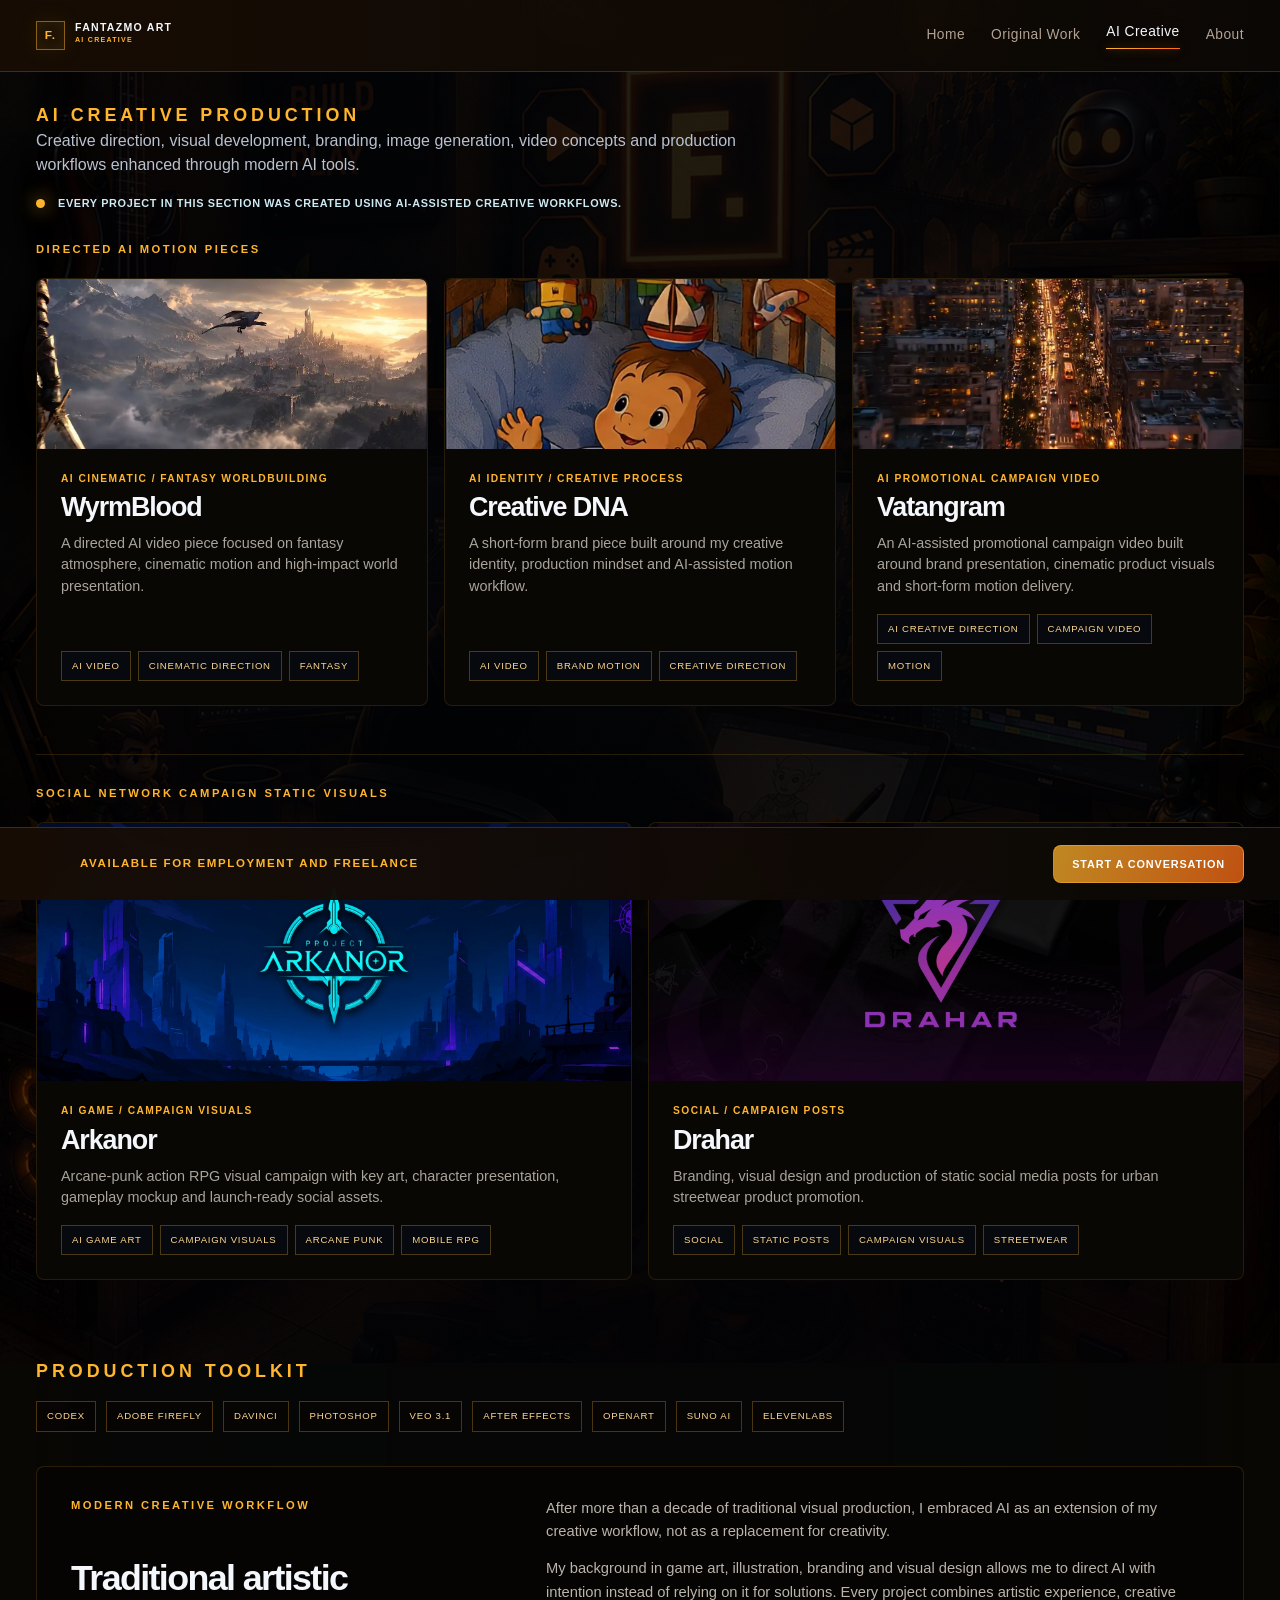
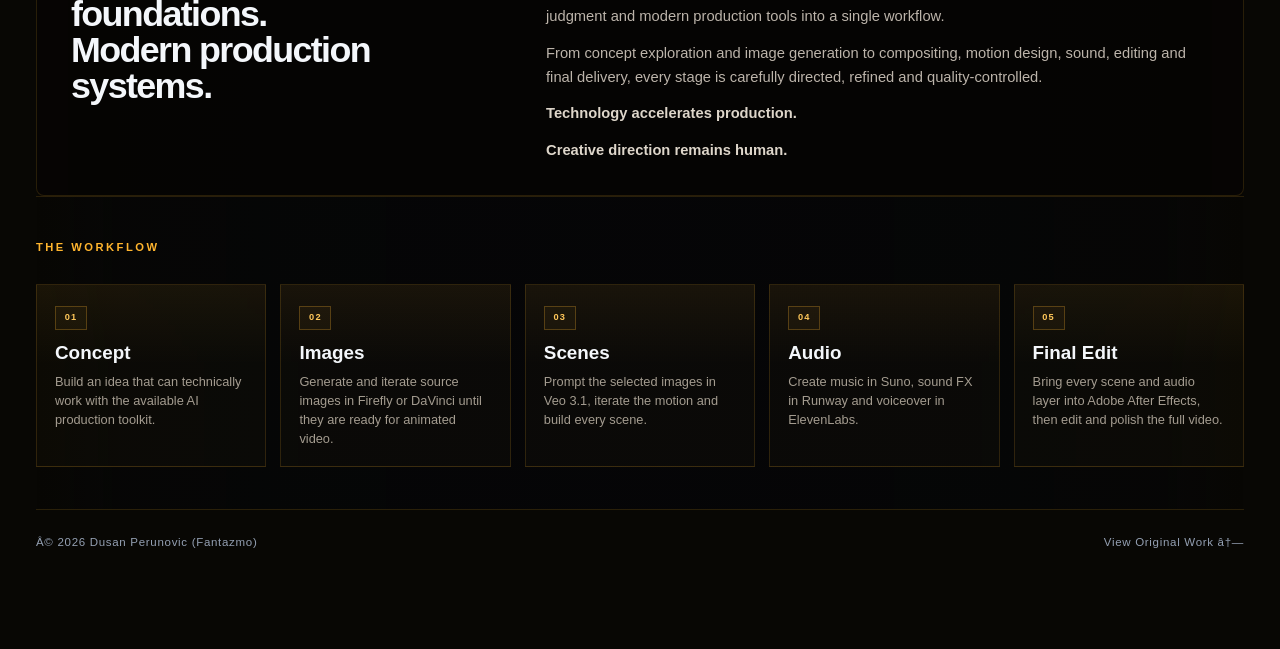
==== commit a8f5bd5d: "Add site favicon" ====
--- a/ai.html
+++ b/ai.html
@@ -1,4 +1,4 @@
-<!doctype html>
+﻿<!doctype html>
 <html lang="en">
   <head>
     <meta charset="UTF-8" />
@@ -14,6 +14,7 @@
     <meta property="og:image:height" content="630" />
     <meta name="twitter:image" content="assets/social/fantazmo-og.jpg" />
     <meta name="twitter:card" content="summary_large_image" />
+    <link rel="icon" type="image/svg+xml" href="favicon.svg" />
     <link rel="stylesheet" href="styles.css?v=0.2.25" />
     <script src="script.js?v=0.2.24" defer></script>
   </head>
@@ -37,15 +38,15 @@
         <div class="section-heading reveal"><p class="eyebrow">Directed AI motion pieces</p></div>
         <div class="project-grid">
           <article class="project-card ai-video-card ai-video-card-cover reveal">
-            <video data-lazy-src="assets/Custom Made/WyrmBlood - Video.preview.mp4?v=0.2.23" data-full-video="assets/Custom Made/WyrmBlood - Video.mp4?v=0.2.23" poster="assets/Custom Made/WyrmBlood - Video.preview.poster.webp" autoplay muted loop playsinline preload="none"></video>
+            <video data-lazy-src="assets/Custom Made/WyrmBlood - Video.preview.mp4?v=0.2.23" data-full-video="https://pub-5f0e7ee8ddbb4948889b657b0eb05ebb.r2.dev/wyrmblood-video.mp4" poster="assets/Custom Made/WyrmBlood - Video.preview.poster.webp" autoplay muted loop playsinline preload="none"></video>
             <div class="ai-video-copy"><p>AI Cinematic / Fantasy Worldbuilding</p><h3>WyrmBlood</h3><p>A directed AI video piece focused on fantasy atmosphere, cinematic motion and high-impact world presentation.</p><div class="tag-list gold-tags"><span>AI Video</span><span>Cinematic Direction</span><span>Fantasy</span></div></div>
           </article>
           <article class="project-card ai-video-card ai-video-card-portrait reveal">
-            <video data-lazy-src="assets/Custom Made/Creative DNA - Video.preview.mp4?v=0.2.23" data-full-video="assets/Custom Made/Creative DNA - Video.mp4" poster="assets/Custom Made/Creative DNA - Video.preview.poster.webp" autoplay muted loop playsinline preload="none"></video>
+            <video data-lazy-src="assets/Custom Made/Creative DNA - Video.preview.mp4?v=0.2.23" data-full-video="https://pub-5f0e7ee8ddbb4948889b657b0eb05ebb.r2.dev/creative-dna-video.mp4" poster="assets/Custom Made/Creative DNA - Video.preview.poster.webp" autoplay muted loop playsinline preload="none"></video>
             <div class="ai-video-copy"><p>AI Identity / Creative Process</p><h3>Creative DNA</h3><p>A short-form brand piece built around my creative identity, production mindset and AI-assisted motion workflow.</p><div class="tag-list gold-tags"><span>AI Video</span><span>Brand Motion</span><span>Creative Direction</span></div></div>
           </article>
           <article id="vatangram" class="project-card ai-video-card ai-video-card-portrait reveal">
-            <video data-lazy-src="assets/Custom Made/Vatangram Video 1.preview.mp4?v=0.2.23" data-full-video="assets/Custom Made/Vatangram Video 1.mp4" poster="assets/Custom Made/Vatangram Video 1.preview.poster.webp" autoplay muted loop playsinline preload="none"></video>
+            <video data-lazy-src="assets/Custom Made/Vatangram Video 1.preview.mp4?v=0.2.23" data-full-video="https://pub-5f0e7ee8ddbb4948889b657b0eb05ebb.r2.dev/vatangram-video-1.mp4" poster="assets/Custom Made/Vatangram Video 1.preview.poster.webp" autoplay muted loop playsinline preload="none"></video>
             <div class="ai-video-copy"><p>AI Promotional Campaign Video</p><h3>Vatangram</h3><p>An AI-assisted promotional campaign video built around brand presentation, cinematic product visuals and short-form motion delivery.</p><div class="tag-list gold-tags"><span>AI Creative Direction</span><span>Campaign Video</span><span>Motion</span></div></div>
           </article>
         </div>
@@ -96,6 +97,6 @@
       </section>
 
     </main>
-    <footer class="site-footer"><span>© 2026 Dusan Perunovic (Fantazmo)</span><a href="original.html">View Original Work ↗</a></footer>
+    <footer class="site-footer"><span>Â© 2026 Dusan Perunovic (Fantazmo)</span><a href="original.html">View Original Work â†—</a></footer>
   </body>
 </html>
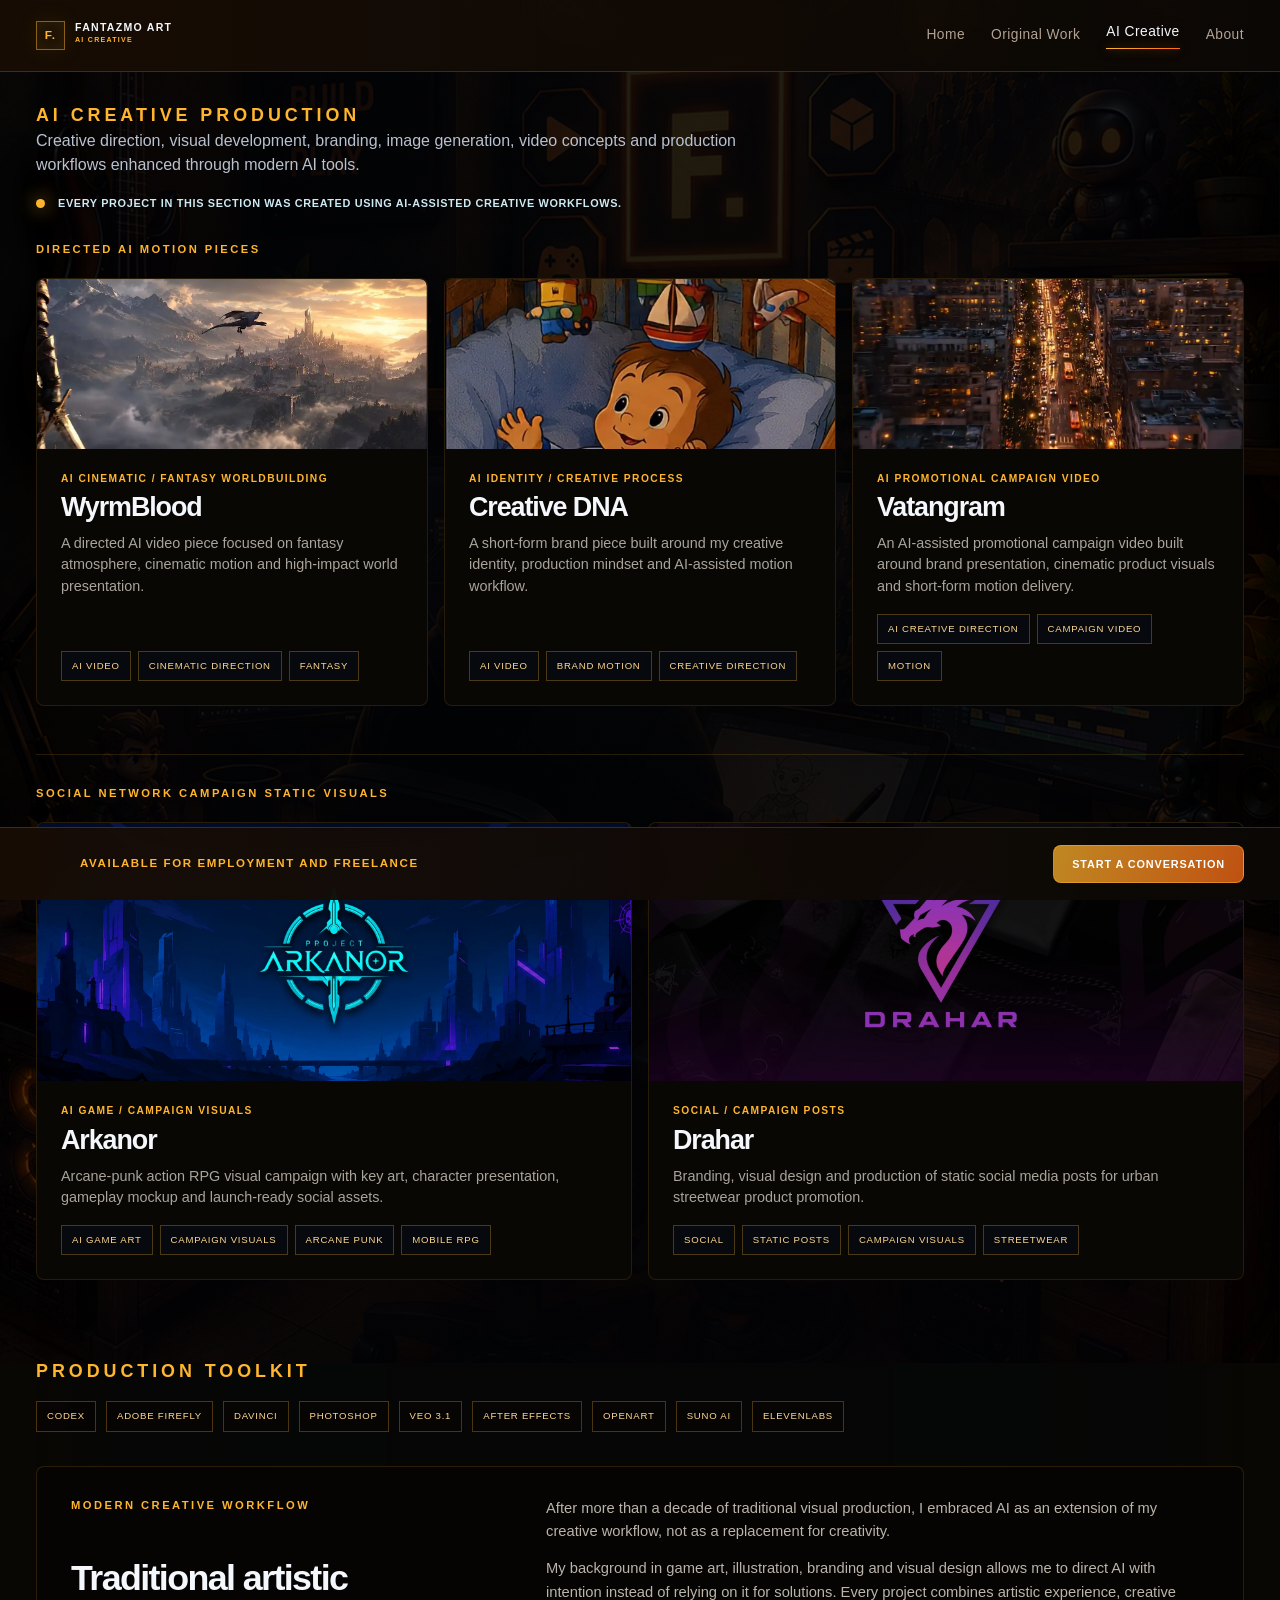
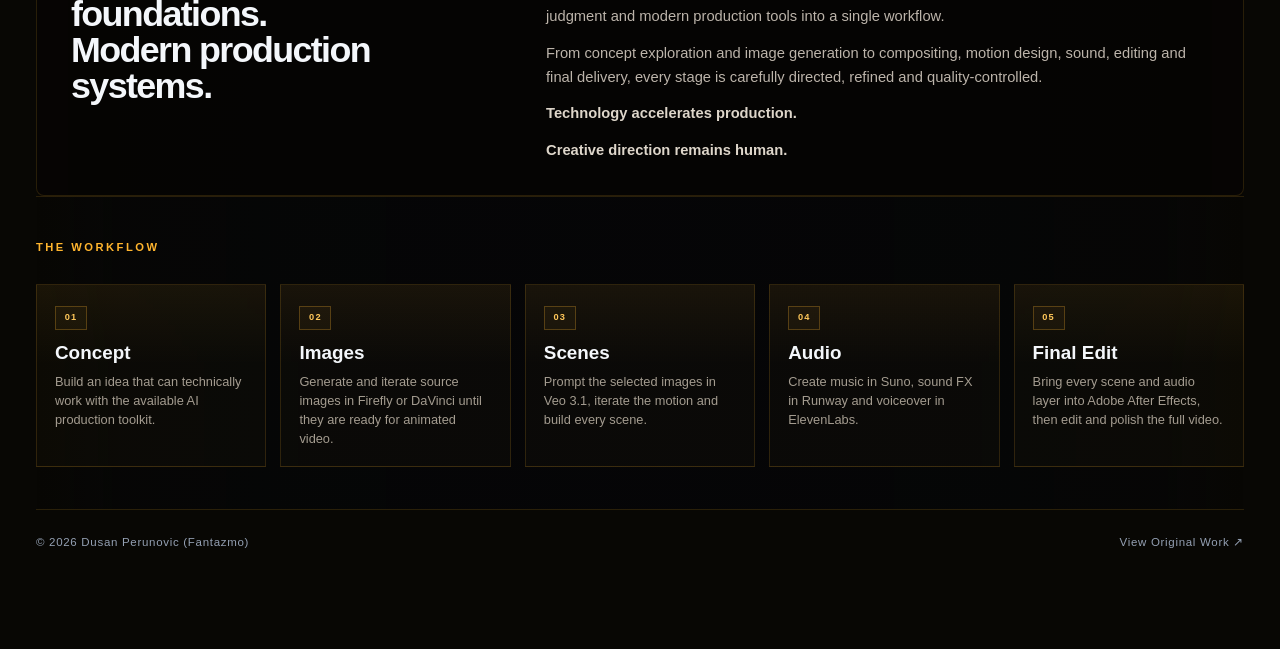
==== commit 98475a95: "Update social preview and footer symbols" ====
--- a/ai.html
+++ b/ai.html
@@ -1,4 +1,4 @@
-﻿<!doctype html>
+<!doctype html>
 <html lang="en">
   <head>
     <meta charset="UTF-8" />
@@ -8,14 +8,15 @@
     <meta property="og:type" content="website" />
     <meta property="og:site_name" content="Fantazmo Art" />
     <meta property="og:title" content="AI Creative Production | Fantazmo Art" />
+    <meta property="og:url" content="https://fantazmoart.com/ai.html" />
     <meta property="og:description" content="Directed AI creative production for image, video, branding and motion workflows." />
-    <meta property="og:image" content="assets/social/fantazmo-og.jpg" />
+    <meta property="og:image" content="https://fantazmoart.com/assets/social/fantazmo-og.jpg?v=20260630-3" />
     <meta property="og:image:width" content="1200" />
     <meta property="og:image:height" content="630" />
-    <meta name="twitter:image" content="assets/social/fantazmo-og.jpg" />
+    <meta name="twitter:image" content="https://fantazmoart.com/assets/social/fantazmo-og.jpg?v=20260630-3" />
     <meta name="twitter:card" content="summary_large_image" />
     <link rel="icon" type="image/svg+xml" href="favicon.svg" />
-    <link rel="stylesheet" href="styles.css?v=0.2.25" />
+    <link rel="stylesheet" href="styles.css?v=0.2.26" />
     <script src="script.js?v=0.2.24" defer></script>
   </head>
   <body class="ai-page">
@@ -97,6 +98,6 @@
       </section>
 
     </main>
-    <footer class="site-footer"><span>Â© 2026 Dusan Perunovic (Fantazmo)</span><a href="original.html">View Original Work â†—</a></footer>
+    <footer class="site-footer"><span>&copy; 2026 Dusan Perunovic (Fantazmo)</span><a href="original.html">View Original Work &nearr;</a></footer>
   </body>
 </html>
--- a/styles.css
+++ b/styles.css
@@ -2166,7 +2166,7 @@
     --home-shell-gutter: 30px;
     --window-padding-y: 26px;
     --window-padding-x: 24px;
-    padding-bottom: calc(var(--bar-height) + 34px);
+    padding-bottom: calc(var(--bar-height) + 14px);
   }
   .original-page,
   .ai-page {
@@ -2200,8 +2200,8 @@
   }
   .contact-dock {
     bottom: 0;
-    min-height: calc(var(--bar-height) + max(28px, env(safe-area-inset-bottom)));
-    padding-bottom: max(28px, env(safe-area-inset-bottom));
+    min-height: calc(var(--bar-height) + max(8px, env(safe-area-inset-bottom)));
+    padding-bottom: max(8px, env(safe-area-inset-bottom));
   }
   .contact-dock-brand {
     display: none;
@@ -2397,8 +2397,8 @@
 @media (max-width: 560px) and (orientation: portrait) {
   .site-header {
     width: 100%;
-    min-height: 124px;
-    padding: 26px 12px 10px;
+    min-height: 117px;
+    padding: 19px 12px 10px;
     flex-direction: column;
     justify-content: flex-start;
     gap: 13px;
